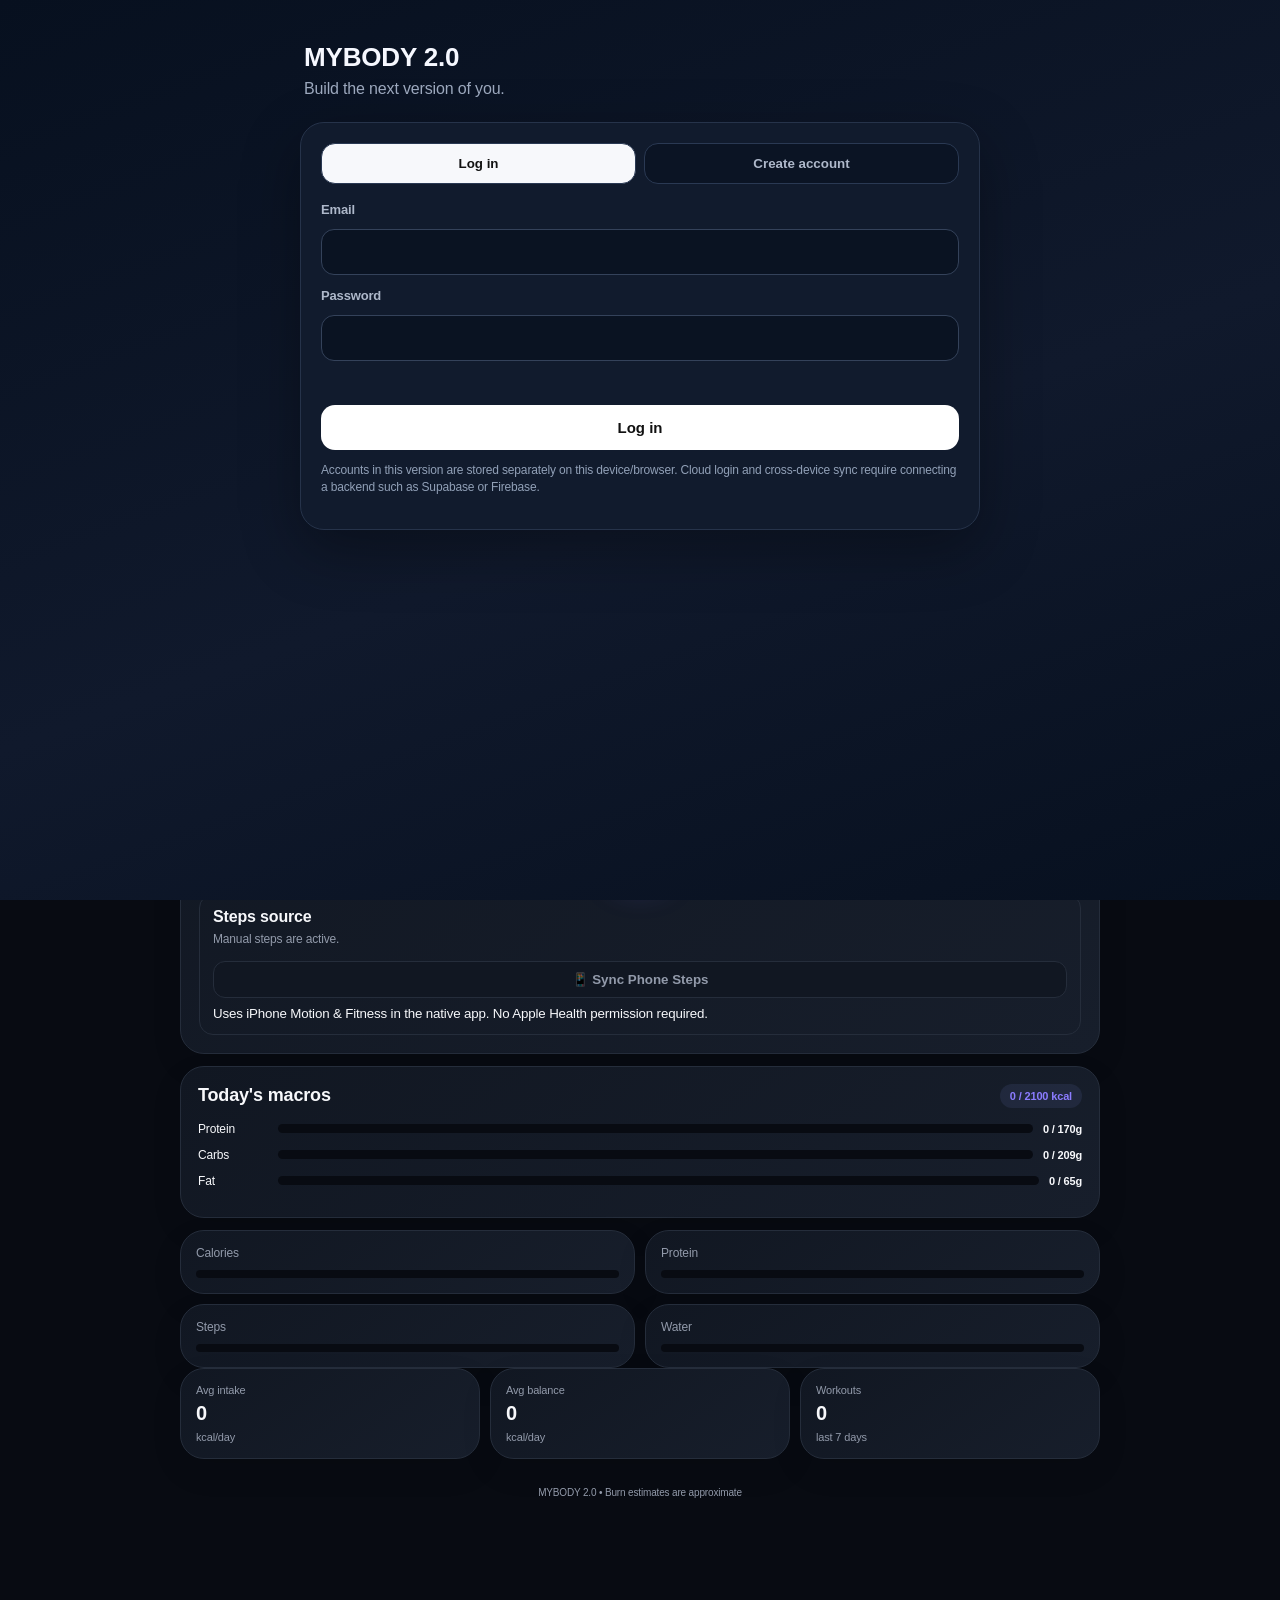
==== index.html @ 1a2c5004 "Load smart food logger" ====
<!doctype html>
<html lang="en"><head><meta charset="utf-8"><meta name="viewport" content="width=device-width,initial-scale=1,viewport-fit=cover"><meta name="theme-color" content="#0b1020"><meta name="apple-mobile-web-app-capable" content="yes"><meta name="apple-mobile-web-app-status-bar-style" content="black-translucent"><meta name="apple-mobile-web-app-title" content="MYBODY 2.0"><meta name="description" content="MYBODY 2.0 personalised body transformation app for nutrition, workouts, activity and progress."><link rel="manifest" href="manifest.json"><link rel="apple-touch-icon" href="icons/icon-192.svg"><link rel="stylesheet" href="style.css"><title>MYBODY 2.0</title></head><body>
<header class="topbar"><div><p class="eyebrow">YOUR TRANSFORMATION</p><h1>MYBODY 2.0</h1></div><button id="themeBtn" class="icon-btn">◐</button></header><main class="app-shell">
<section class="energy-strip"><article class="metric-card"><span>Food intake</span><strong id="dashIntake">0</strong><small>kcal today</small></article><article class="metric-card"><span>Estimated burn</span><strong id="dashBurn">0</strong><small>kcal today</small></article><article class="metric-card"><span>Energy balance</span><strong id="dashBalance">0</strong><small id="dashBalanceLabel">kcal</small></article><article class="metric-card"><span>Protein</span><strong id="dashProtein">0g</strong><small id="dashProteinTarget">of target</small></article></section>
<nav class="tabs"><button class="tab active" data-tab="today">Today</button><button class="tab" data-tab="workout">Workout</button><button class="tab" data-tab="food">Food</button><button class="tab" data-tab="progress">Progress</button><button class="tab" data-tab="settings">Settings</button></nav>
<section id="today" class="panel active"><div class="section-head"><div><p class="eyebrow">TODAY</p><h3 id="todayLabel">Daily dashboard</h3></div><span class="pill" id="todayStatus">Start logging</span></div><section class="card balance-card"><div class="balance-head"><div><span>Daily energy budget</span><strong id="budgetHeadline">—</strong></div><div class="balance-ring" id="balanceRing"><b id="balanceRingText">0%</b></div></div><div class="energy-flow"><div><span>Base burn</span><b id="baseBurn">0 kcal</b></div><span>+</span><div><span>Steps</span><b id="stepBurn">0 kcal</b></div><span>+</span><div><span>Exercise</span><b id="exerciseBurn">0 kcal</b></div><span>=</span><div><span>Total burn</span><b id="totalBurn">0 kcal</b></div></div></section><div class="section-head"><div><p class="eyebrow">QUICK UPDATE</p><h3>Body + activity</h3></div></div><section class="card form-card"><div class="form-grid four"><label>Weight (kg)<input id="weightInput" type="number" step="0.1"></label><label>Waist (cm)<input id="waistInput" type="number" step="0.1"></label><label>Steps<input id="stepsInput" type="number" step="100"></label><label>Water (L)<input id="waterInput" type="number" step="0.1"></label></div><button id="saveDaily" class="primary full">Save today's numbers</button></section><section class="score-grid"><article class="card score-item"><div><span>Calories</span><b id="scoreCalories"></b></div><div class="mini-progress"><span id="scoreCaloriesBar"></span></div></article><article class="card score-item"><div><span>Protein</span><b id="scoreProtein"></b></div><div class="mini-progress"><span id="scoreProteinBar"></span></div></article><article class="card score-item"><div><span>Steps</span><b id="scoreSteps"></b></div><div class="mini-progress"><span id="scoreStepsBar"></span></div></article><article class="card score-item"><div><span>Water</span><b id="scoreWater"></b></div><div class="mini-progress"><span id="scoreWaterBar"></span></div></article></section><section class="insight-grid"><article class="card insight"><span>Avg intake</span><strong id="weekIntake">0</strong><small>kcal/day</small></article><article class="card insight"><span>Avg balance</span><strong id="weekBalance">0</strong><small>kcal/day</small></article><article class="card insight"><span>Workouts</span><strong id="weekWorkouts">0</strong><small>last 7 days</small></article></section></section>
<section id="workout" class="panel"><div class="section-head"><div><p class="eyebrow">TRAINING</p><h3>Workout logger</h3></div><button id="editWorkoutBtn" class="secondary">Edit plan</button></div><div class="day-picker" id="dayPicker"></div><section class="card workout-summary"><div><span>Session</span><strong id="sessionName">—</strong><small id="sessionFocus">—</small></div><div><span>Duration</span><strong><span id="sessionMinutes">0</span> min</strong></div><div><span>Est. burn</span><strong id="sessionBurn">0 kcal</strong></div></section><section class="card workout-controls"><div class="form-grid two"><label>Duration (min)<input id="workoutMinutes" type="number" value="60"></label><label>Intensity<select id="workoutIntensity"><option value="4">Light</option><option value="5.5" selected>Moderate</option><option value="7">Hard</option><option value="8">Very hard</option></select></label></div></section><div id="exerciseList" class="exercise-list"></div><button id="saveWorkout" class="primary full">Save workout</button><section id="workoutEditor" class="card editor hidden"><div class="section-head compact"><div><p class="eyebrow">PLAN EDITOR</p><h3>Edit selected day</h3></div><button id="closeWorkoutEditor" class="text-btn">Close</button></div><div class="form-grid two"><label>Session name<input id="editSessionName"></label><label>Focus<input id="editSessionFocus"></label></div><div id="editExerciseList" class="editor-list"></div><button id="addExercise" class="secondary full">+ Add exercise</button><button id="saveWorkoutPlan" class="primary full">Save plan changes</button></section></section>
<section id="food" class="panel"><div class="section-head"><div><p class="eyebrow">NUTRITION</p><h3>Meal logger</h3></div><button id="manageFoodsBtn" class="secondary">Food database</button></div><section class="nutrition-grid"><article class="metric-card"><span>Calories</span><strong id="foodCalories">0</strong><small id="foodCalTarget"></small></article><article class="metric-card"><span>Protein</span><strong id="foodProtein">0g</strong><small id="foodProteinTarget"></small></article><article class="metric-card"><span>Carbs</span><strong id="foodCarbs">0g</strong></article><article class="metric-card"><span>Fat</span><strong id="foodFat">0g</strong></article></section><datalist id="foodSuggestions"></datalist><div id="mealSections"></div><section id="foodManager" class="card editor hidden"><div class="section-head compact"><div><p class="eyebrow">FOOD DATABASE</p><h3>Add or edit food</h3></div><button id="closeFoodManager" class="text-btn">Close</button></div><p class="muted-copy">Values are per 100 g.</p><div class="form-grid two"><label>Food name<input id="customFoodName"></label><label>Default serving (g)<input id="customFoodServing" type="number" value="100"></label><label>Calories / 100g<input id="customFoodCalories" type="number"></label><label>Protein / 100g<input id="customFoodProtein" type="number"></label><label>Carbs / 100g<input id="customFoodCarbs" type="number"></label><label>Fat / 100g<input id="customFoodFat" type="number"></label></div><button id="saveCustomFood" class="primary full">Save food</button><div id="customFoodList" class="list"></div></section></section>
<section id="progress" class="panel"><div class="section-head"><div><p class="eyebrow">PROGRESS</p><h3>Transformation trend</h3></div></div><section class="stats-grid"><article class="metric-card"><span>Current weight</span><strong id="currentWeight">—</strong><small id="weightChange"></small></article><article class="metric-card"><span>Goal weight</span><strong id="goalWeight">—</strong><small id="weightRemaining"></small></article><article class="metric-card"><span>Latest waist</span><strong id="latestWaist">—</strong><small id="waistChange"></small></article><article class="metric-card"><span>Progress</span><strong id="progressPct">0%</strong></article></section><section class="card chart-card"><canvas id="weightChart" height="220"></canvas></section><div id="progressList" class="list"></div><section id="reportDownloads" class="card form-card" style="margin-top:16px"><div class="section-head compact"><div><p class="eyebrow">REPORTS</p><h3>Download your data</h3></div></div><p class="muted-copy">Export your progress, food, workouts and activity. CSV opens in Excel or Numbers.</p><div class="report-grid" style="display:grid;grid-template-columns:repeat(2,minmax(0,1fr));gap:10px;margin-top:12px"><button class="secondary" id="downloadProgress">Progress CSV</button><button class="secondary" id="downloadNutrition">Nutrition CSV</button><button class="secondary" id="downloadWorkout">Workout CSV</button><button class="secondary" id="downloadActivity">Steps & Activity CSV</button><button class="secondary" id="downloadBackup">Full Backup JSON</button><button class="primary" id="printReport">Printable / PDF Report</button></div></section></section>
<section id="settings" class="panel"><div class="section-head"><div><p class="eyebrow">SETTINGS</p><h3>All targets are editable</h3></div></div><section class="card form-card"><div class="form-grid two"><label>Age<input id="setAge" type="number"></label><label>Height (cm)<input id="setHeight" type="number"></label><label>Starting weight<input id="setStartWeight" type="number"></label><label>Goal weight<input id="setGoalWeight" type="number"></label><label>Goal date<input id="setGoalDate" type="date"></label><label>Daily calories<input id="setCalories" type="number"></label><label>Protein target<input id="setProtein" type="number"></label><label>Step target<input id="setSteps" type="number"></label><label>Water target<input id="setWater" type="number"></label><label>Sex<select id="setSex"><option value="male">Male</option><option value="female">Female</option></select></label></div><div class="settings-note"><b>How burn is calculated</b><p id="bmrExplanation">—</p></div><button id="saveSettings" class="primary full">Save settings</button></section></section>
</main><footer>MYBODY 2.0 • Burn estimates are approximate</footer><script src="food-data.js"></script><script src="auth-onboarding.js"></script><script src="app.js"></script><script src="health-sync.js"></script><script src="workout-videos.js"></script><script src="ui-upgrades.js"></script><script src="entry-recovery.js"></script><script src="measurement-upgrade.js"></script><script src="phone-steps.js"></script><script src="report-downloads.js"></script><script src="brand.js"></script><script src="supabase-cloud.js"></script><script src="premium-ui.js"></script><script src="smart-food-logger.js"></script></body></html>
---- style.css ----
:root{font-family:-apple-system,BlinkMacSystemFont,"SF Pro Display","Segoe UI",sans-serif;color-scheme:dark;--bg:#080b12;--card:#111722;--card2:#171e2b;--text:#f7f8fb;--muted:#929aaa;--line:#252d3b;--accent:#8b9cff;--accent2:#63e6be;--warn:#ffb86b;--danger:#ff7d91;--radius:20px}*{box-sizing:border-box}html,body{margin:0;min-height:100%;background:var(--bg);color:var(--text)}body{padding:env(safe-area-inset-top) 16px env(safe-area-inset-bottom);letter-spacing:-.01em}.topbar,.app-shell{max-width:920px;margin:auto}.topbar{padding:20px 2px 14px;display:flex;justify-content:space-between;align-items:center}.topbar h1{margin:2px 0;font-size:25px}.eyebrow{font-size:10px;letter-spacing:.13em;font-weight:800;color:var(--muted);margin:0}.icon-btn,.text-btn{border:0;background:none;color:var(--muted);font-size:16px;cursor:pointer}.card,.metric-card{background:linear-gradient(145deg,var(--card),var(--card2));border:1px solid var(--line);border-radius:var(--radius)}.hero{padding:22px;display:flex;justify-content:space-between;gap:20px}.hero h2{font-size:25px;line-height:1.1;margin:10px 0}.hero p{color:var(--muted);max-width:600px;line-height:1.45;margin:0}.pill{display:inline-block;padding:6px 10px;border-radius:999px;background:#8b9cff18;color:var(--accent);font-size:11px;font-weight:800}.hero-stat{text-align:right;min-width:90px}.hero-stat strong{display:block;font-size:34px}.hero-stat span{font-size:11px;color:var(--muted)}.energy-strip,.stats-grid,.nutrition-grid{display:grid;grid-template-columns:repeat(4,1fr);gap:10px;margin:12px 0}.metric-card{padding:15px}.metric-card span,.metric-card small{display:block;color:var(--muted);font-size:11px}.metric-card strong{display:block;font-size:21px;margin:6px 0}.good{color:var(--accent2)!important}.warn{color:var(--warn)!important}.tabs{display:flex;gap:6px;overflow:auto;margin:18px 0 12px;padding-bottom:3px}.tab,.day-btn,.secondary{border:1px solid var(--line);background:var(--card);color:var(--muted);border-radius:12px;padding:10px 14px;font-weight:700;white-space:nowrap}.tab.active,.day-btn.active{background:var(--text);color:var(--bg)}.panel{display:none}.panel.active{display:block}.section-head{display:flex;align-items:center;justify-content:space-between;margin:20px 2px 10px;gap:12px}.section-head.compact{margin-top:0}.section-head h3{margin:2px 0;font-size:19px}.balance-card{padding:18px}.balance-head{display:flex;justify-content:space-between;align-items:center;gap:18px}.balance-head span{display:block;color:var(--muted);font-size:12px}.balance-head strong{display:block;font-size:24px;margin-top:5px}.balance-ring{--p:0;width:76px;height:76px;border-radius:50%;display:grid;place-items:center;background:conic-gradient(var(--accent) calc(var(--p)*1%),var(--line) 0);position:relative}.balance-ring:before{content:"";position:absolute;inset:8px;border-radius:50%;background:var(--card)}.balance-ring b{position:relative;font-size:15px}.energy-flow{display:grid;grid-template-columns:1fr auto 1fr auto 1fr auto 1fr;gap:8px;align-items:center;margin:18px 0}.energy-flow div{padding:10px;border-radius:14px;background:#ffffff05}.energy-flow span{display:block;color:var(--muted);font-size:10px}.energy-flow b{display:block;margin-top:3px;font-size:13px}.flow-plus,.flow-eq{font-size:18px!important;text-align:center}.muted-copy{color:var(--muted);font-size:13px;line-height:1.45}.form-card,.workout-controls,.editor{padding:18px}.form-grid{display:grid;gap:10px}.form-grid.four{grid-template-columns:repeat(4,1fr)}.form-grid.two{grid-template-columns:repeat(2,1fr)}label{display:grid;gap:6px;color:var(--muted);font-size:11px;font-weight:700}input,select{width:100%;background:var(--bg);border:1px solid var(--line);border-radius:11px;color:var(--text);padding:11px;font:inherit}.primary{border:0;border-radius:12px;background:var(--text);color:var(--bg);font-weight:800;padding:12px 16px}.secondary{cursor:pointer}.full{width:100%;margin-top:12px}.score-grid{display:grid;grid-template-columns:repeat(2,1fr);gap:10px}.score-item{padding:15px}.score-item>div:first-child{display:flex;justify-content:space-between;gap:10px;font-size:12px}.score-item span{color:var(--muted)}.mini-progress{height:8px;background:var(--bg);border-radius:99px;overflow:hidden;margin-top:10px}.mini-progress span{display:block;width:0;height:100%;background:linear-gradient(90deg,var(--accent),var(--accent2));border-radius:99px;transition:width .25s}.insight-grid{display:grid;grid-template-columns:repeat(3,1fr);gap:10px}.insight{padding:15px}.insight span,.insight small{display:block;color:var(--muted);font-size:11px}.insight strong{display:block;font-size:20px;margin:6px 0}.day-picker{display:flex;gap:8px;overflow:auto;padding-bottom:3px}.day-btn{text-align:left;min-width:135px}.day-btn b,.day-btn span{display:block}.day-btn span{font-size:11px;margin-top:3px}.workout-summary{padding:16px;display:grid;grid-template-columns:2fr 1fr 1fr;gap:10px;margin:12px 0}.workout-summary span,.workout-summary small{display:block;color:var(--muted);font-size:11px}.workout-summary strong{display:block;margin:5px 0}.exercise-list{display:grid;gap:10px;margin-top:10px}.exercise{padding:15px}.exercise-top{display:flex;justify-content:space-between;gap:10px;align-items:flex-start}.exercise-top>div{display:flex;gap:10px}.exercise-num{width:28px;height:28px;border-radius:9px;background:#8b9cff18;color:var(--accent);display:grid;place-items:center;font-weight:800;font-size:12px}.exercise h4{margin:0 0 3px;font-size:15px}.exercise p{margin:0;color:var(--muted);font-size:11px}.volume{color:var(--accent2);font-size:11px;white-space:nowrap}.exercise-inputs{display:grid;grid-template-columns:repeat(3,1fr);gap:8px;margin-top:12px}.editor{margin-top:14px}.hidden{display:none!important}.editor-list{display:grid;gap:8px;margin-top:12px}.edit-row{display:grid;grid-template-columns:2fr .6fr .6fr auto;gap:8px}.edit-row button,.remove-food{border:1px solid var(--line);background:transparent;color:var(--danger);border-radius:10px;min-width:40px}.meal-card{padding:16px;margin-top:12px}.meal-head{display:flex;justify-content:space-between;align-items:center;gap:12px}.meal-head>div{display:flex;gap:10px;align-items:center}.meal-head h3{margin:0}.meal-head small{color:var(--muted)}.meal-items{display:grid;gap:8px;margin-top:12px}.food-row{display:grid;grid-template-columns:2fr .7fr 1fr auto;gap:8px;align-items:center}.food-macro{text-align:right;font-size:12px}.food-macro small{color:var(--muted)}.empty{color:var(--muted);font-size:12px;margin:8px 0}.list{margin-top:10px}.list-row{display:flex;justify-content:space-between;gap:12px;padding:13px 4px;border-bottom:1px solid var(--line);color:var(--muted)}.list-row span small{display:block;margin-top:3px}.list-row strong,.list-row b{color:var(--text)}.chart-card{padding:12px;min-height:250px;margin-top:12px}.chart-card canvas{display:block;width:100%;max-width:100%}.settings-note{border:1px solid var(--line);border-radius:14px;padding:13px;margin-top:14px}.settings-note p{margin:5px 0 0;color:var(--muted);font-size:12px;line-height:1.45}footer{text-align:center;color:var(--muted);font-size:10px;padding:28px 0}body.light{color-scheme:light;--bg:#f3f5f8;--card:#fff;--card2:#f8f9fb;--text:#111827;--muted:#687386;--line:#e2e6ec}body.light .primary{background:#111827;color:#fff}@media(max-width:700px){.energy-strip,.stats-grid,.nutrition-grid{grid-template-columns:repeat(2,1fr)}.form-grid.four{grid-template-columns:repeat(2,1fr)}.energy-flow{grid-template-columns:1fr 1fr}.flow-plus,.flow-eq{display:none!important}.workout-summary{grid-template-columns:1fr 1fr}.workout-summary>div:first-child{grid-column:1/-1}}@media(max-width:520px){body{padding-left:12px;padding-right:12px}.hero{padding:18px}.hero h2{font-size:22px}.hero p{font-size:13px}.hero-stat strong{font-size:28px}.score-grid,.insight-grid{grid-template-columns:1fr}.form-grid.two,.form-grid.four{grid-template-columns:1fr 1fr}.exercise-inputs{grid-template-columns:repeat(3,1fr)}.food-row{grid-template-columns:1.6fr .65fr .9fr auto}.food-row input{padding:9px;font-size:13px}.edit-row{grid-template-columns:1.5fr .55fr .55fr auto}.balance-head strong{font-size:20px}}
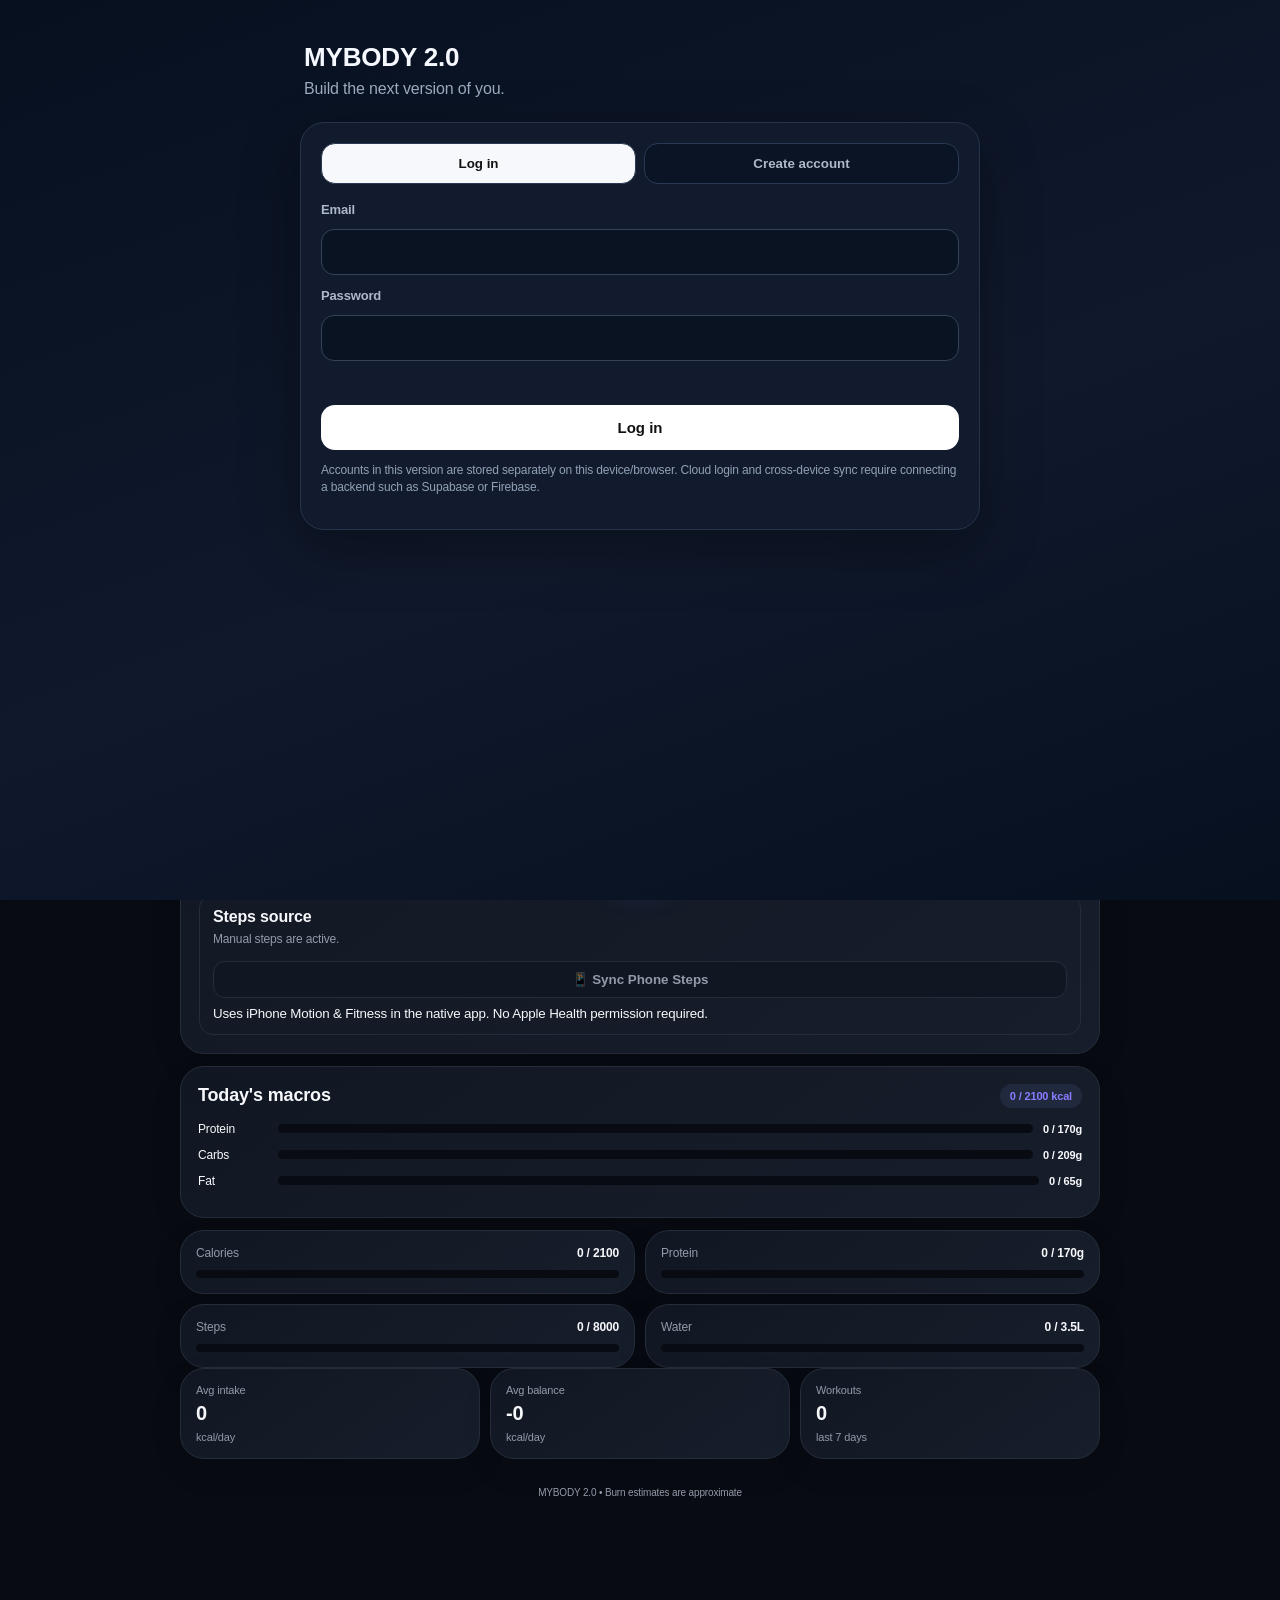
==== commit 2faeecae: "Rollback unstable workout module and harden startup" ====
--- a/index.html
+++ b/index.html
@@ -1,5 +1,6 @@
 <!doctype html>
 <html lang="en"><head><meta charset="utf-8"><meta name="viewport" content="width=device-width,initial-scale=1,viewport-fit=cover"><meta name="theme-color" content="#0b1020"><meta name="apple-mobile-web-app-capable" content="yes"><meta name="apple-mobile-web-app-status-bar-style" content="black-translucent"><meta name="apple-mobile-web-app-title" content="MYBODY 2.0"><meta name="description" content="MYBODY 2.0 personalised body transformation app for nutrition, workouts, activity and progress."><link rel="manifest" href="manifest.json"><link rel="apple-touch-icon" href="icons/icon-192.svg"><link rel="stylesheet" href="style.css"><title>MYBODY 2.0</title></head><body>
+<span id="daysLeft" hidden></span>
 <header class="topbar"><div><p class="eyebrow">YOUR TRANSFORMATION</p><h1>MYBODY 2.0</h1></div><button id="themeBtn" class="icon-btn">◐</button></header><main class="app-shell">
 <section class="energy-strip"><article class="metric-card"><span>Food intake</span><strong id="dashIntake">0</strong><small>kcal today</small></article><article class="metric-card"><span>Estimated burn</span><strong id="dashBurn">0</strong><small>kcal today</small></article><article class="metric-card"><span>Energy balance</span><strong id="dashBalance">0</strong><small id="dashBalanceLabel">kcal</small></article><article class="metric-card"><span>Protein</span><strong id="dashProtein">0g</strong><small id="dashProteinTarget">of target</small></article></section>
 <nav class="tabs"><button class="tab active" data-tab="today">Today</button><button class="tab" data-tab="workout">Workout</button><button class="tab" data-tab="food">Food</button><button class="tab" data-tab="progress">Progress</button><button class="tab" data-tab="settings">Settings</button></nav>
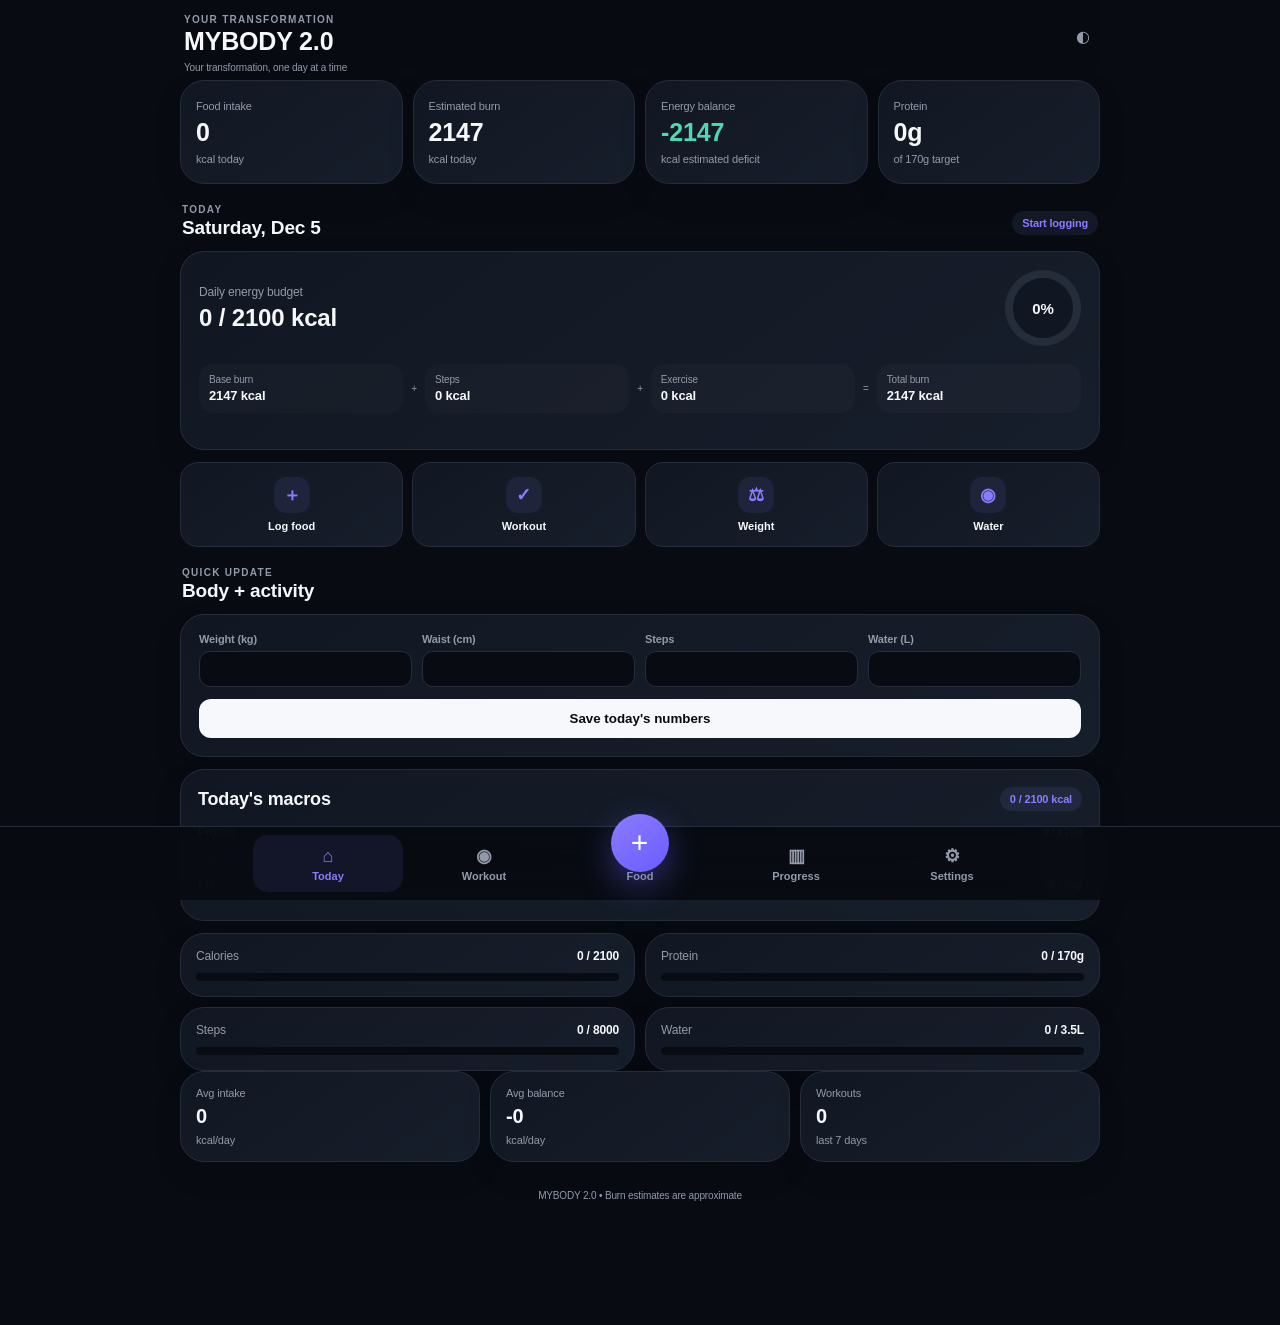
==== commit cfaf4892: "Stabilize MYBODY core navigation and loading" ====
--- a/index.html
+++ b/index.html
@@ -7,6 +7,8 @@
 <section id="today" class="panel active"><div class="section-head"><div><p class="eyebrow">TODAY</p><h3 id="todayLabel">Daily dashboard</h3></div><span class="pill" id="todayStatus">Start logging</span></div><section class="card balance-card"><div class="balance-head"><div><span>Daily energy budget</span><strong id="budgetHeadline">—</strong></div><div class="balance-ring" id="balanceRing"><b id="balanceRingText">0%</b></div></div><div class="energy-flow"><div><span>Base burn</span><b id="baseBurn">0 kcal</b></div><span>+</span><div><span>Steps</span><b id="stepBurn">0 kcal</b></div><span>+</span><div><span>Exercise</span><b id="exerciseBurn">0 kcal</b></div><span>=</span><div><span>Total burn</span><b id="totalBurn">0 kcal</b></div></div></section><div class="section-head"><div><p class="eyebrow">QUICK UPDATE</p><h3>Body + activity</h3></div></div><section class="card form-card"><div class="form-grid four"><label>Weight (kg)<input id="weightInput" type="number" step="0.1"></label><label>Waist (cm)<input id="waistInput" type="number" step="0.1"></label><label>Steps<input id="stepsInput" type="number" step="100"></label><label>Water (L)<input id="waterInput" type="number" step="0.1"></label></div><button id="saveDaily" class="primary full">Save today's numbers</button></section><section class="score-grid"><article class="card score-item"><div><span>Calories</span><b id="scoreCalories"></b></div><div class="mini-progress"><span id="scoreCaloriesBar"></span></div></article><article class="card score-item"><div><span>Protein</span><b id="scoreProtein"></b></div><div class="mini-progress"><span id="scoreProteinBar"></span></div></article><article class="card score-item"><div><span>Steps</span><b id="scoreSteps"></b></div><div class="mini-progress"><span id="scoreStepsBar"></span></div></article><article class="card score-item"><div><span>Water</span><b id="scoreWater"></b></div><div class="mini-progress"><span id="scoreWaterBar"></span></div></article></section><section class="insight-grid"><article class="card insight"><span>Avg intake</span><strong id="weekIntake">0</strong><small>kcal/day</small></article><article class="card insight"><span>Avg balance</span><strong id="weekBalance">0</strong><small>kcal/day</small></article><article class="card insight"><span>Workouts</span><strong id="weekWorkouts">0</strong><small>last 7 days</small></article></section></section>
 <section id="workout" class="panel"><div class="section-head"><div><p class="eyebrow">TRAINING</p><h3>Workout logger</h3></div><button id="editWorkoutBtn" class="secondary">Edit plan</button></div><div class="day-picker" id="dayPicker"></div><section class="card workout-summary"><div><span>Session</span><strong id="sessionName">—</strong><small id="sessionFocus">—</small></div><div><span>Duration</span><strong><span id="sessionMinutes">0</span> min</strong></div><div><span>Est. burn</span><strong id="sessionBurn">0 kcal</strong></div></section><section class="card workout-controls"><div class="form-grid two"><label>Duration (min)<input id="workoutMinutes" type="number" value="60"></label><label>Intensity<select id="workoutIntensity"><option value="4">Light</option><option value="5.5" selected>Moderate</option><option value="7">Hard</option><option value="8">Very hard</option></select></label></div></section><div id="exerciseList" class="exercise-list"></div><button id="saveWorkout" class="primary full">Save workout</button><section id="workoutEditor" class="card editor hidden"><div class="section-head compact"><div><p class="eyebrow">PLAN EDITOR</p><h3>Edit selected day</h3></div><button id="closeWorkoutEditor" class="text-btn">Close</button></div><div class="form-grid two"><label>Session name<input id="editSessionName"></label><label>Focus<input id="editSessionFocus"></label></div><div id="editExerciseList" class="editor-list"></div><button id="addExercise" class="secondary full">+ Add exercise</button><button id="saveWorkoutPlan" class="primary full">Save plan changes</button></section></section>
 <section id="food" class="panel"><div class="section-head"><div><p class="eyebrow">NUTRITION</p><h3>Meal logger</h3></div><button id="manageFoodsBtn" class="secondary">Food database</button></div><section class="nutrition-grid"><article class="metric-card"><span>Calories</span><strong id="foodCalories">0</strong><small id="foodCalTarget"></small></article><article class="metric-card"><span>Protein</span><strong id="foodProtein">0g</strong><small id="foodProteinTarget"></small></article><article class="metric-card"><span>Carbs</span><strong id="foodCarbs">0g</strong></article><article class="metric-card"><span>Fat</span><strong id="foodFat">0g</strong></article></section><datalist id="foodSuggestions"></datalist><div id="mealSections"></div><section id="foodManager" class="card editor hidden"><div class="section-head compact"><div><p class="eyebrow">FOOD DATABASE</p><h3>Add or edit food</h3></div><button id="closeFoodManager" class="text-btn">Close</button></div><p class="muted-copy">Values are per 100 g.</p><div class="form-grid two"><label>Food name<input id="customFoodName"></label><label>Default serving (g)<input id="customFoodServing" type="number" value="100"></label><label>Calories / 100g<input id="customFoodCalories" type="number"></label><label>Protein / 100g<input id="customFoodProtein" type="number"></label><label>Carbs / 100g<input id="customFoodCarbs" type="number"></label><label>Fat / 100g<input id="customFoodFat" type="number"></label></div><button id="saveCustomFood" class="primary full">Save food</button><div id="customFoodList" class="list"></div></section></section>
-<section id="progress" class="panel"><div class="section-head"><div><p class="eyebrow">PROGRESS</p><h3>Transformation trend</h3></div></div><section class="stats-grid"><article class="metric-card"><span>Current weight</span><strong id="currentWeight">—</strong><small id="weightChange"></small></article><article class="metric-card"><span>Goal weight</span><strong id="goalWeight">—</strong><small id="weightRemaining"></small></article><article class="metric-card"><span>Latest waist</span><strong id="latestWaist">—</strong><small id="waistChange"></small></article><article class="metric-card"><span>Progress</span><strong id="progressPct">0%</strong></article></section><section class="card chart-card"><canvas id="weightChart" height="220"></canvas></section><div id="progressList" class="list"></div><section id="reportDownloads" class="card form-card" style="margin-top:16px"><div class="section-head compact"><div><p class="eyebrow">REPORTS</p><h3>Download your data</h3></div></div><p class="muted-copy">Export your progress, food, workouts and activity. CSV opens in Excel or Numbers.</p><div class="report-grid" style="display:grid;grid-template-columns:repeat(2,minmax(0,1fr));gap:10px;margin-top:12px"><button class="secondary" id="downloadProgress">Progress CSV</button><button class="secondary" id="downloadNutrition">Nutrition CSV</button><button class="secondary" id="downloadWorkout">Workout CSV</button><button class="secondary" id="downloadActivity">Steps & Activity CSV</button><button class="secondary" id="downloadBackup">Full Backup JSON</button><button class="primary" id="printReport">Printable / PDF Report</button></div></section></section>
+<section id="progress" class="panel"><div class="section-head"><div><p class="eyebrow">PROGRESS</p><h3>Transformation trend</h3></div></div><section class="stats-grid"><article class="metric-card"><span>Current weight</span><strong id="currentWeight">—</strong><small id="weightChange"></small></article><article class="metric-card"><span>Goal weight</span><strong id="goalWeight">—</strong><small id="weightRemaining"></small></article><article class="metric-card"><span>Latest waist</span><strong id="latestWaist">—</strong><small id="waistChange"></small></article><article class="metric-card"><span>Progress</span><strong id="progressPct">0%</strong></article></section><section class="card chart-card"><canvas id="weightChart" height="220"></canvas></section><div id="progressList" class="list"></div></section>
 <section id="settings" class="panel"><div class="section-head"><div><p class="eyebrow">SETTINGS</p><h3>All targets are editable</h3></div></div><section class="card form-card"><div class="form-grid two"><label>Age<input id="setAge" type="number"></label><label>Height (cm)<input id="setHeight" type="number"></label><label>Starting weight<input id="setStartWeight" type="number"></label><label>Goal weight<input id="setGoalWeight" type="number"></label><label>Goal date<input id="setGoalDate" type="date"></label><label>Daily calories<input id="setCalories" type="number"></label><label>Protein target<input id="setProtein" type="number"></label><label>Step target<input id="setSteps" type="number"></label><label>Water target<input id="setWater" type="number"></label><label>Sex<select id="setSex"><option value="male">Male</option><option value="female">Female</option></select></label></div><div class="settings-note"><b>How burn is calculated</b><p id="bmrExplanation">—</p></div><button id="saveSettings" class="primary full">Save settings</button></section></section>
-</main><footer>MYBODY 2.0 • Burn estimates are approximate</footer><script src="food-data.js"></script><script src="auth-onboarding.js"></script><script src="app.js"></script><script src="health-sync.js"></script><script src="workout-videos.js"></script><script src="ui-upgrades.js"></script><script src="entry-recovery.js"></script><script src="measurement-upgrade.js"></script><script src="phone-steps.js"></script><script src="report-downloads.js"></script><script src="brand.js"></script><script src="supabase-cloud.js"></script><script src="premium-ui.js"></script><script src="smart-food-logger.js"></script></body></html>+</main><footer>MYBODY 2.0 • Burn estimates are approximate</footer>
+<script>(function(){function wire(){var tabs=[].slice.call(document.querySelectorAll('.tab[data-tab]'));tabs.forEach(function(btn){if(btn.dataset.stableNav)return;btn.dataset.stableNav='1';btn.addEventListener('click',function(){var id=btn.getAttribute('data-tab');tabs.forEach(function(x){x.classList.toggle('active',x===btn)});[].slice.call(document.querySelectorAll('.panel')).forEach(function(p){p.classList.toggle('active',p.id===id)});window.scrollTo(0,0)},true)})}wire();document.addEventListener('DOMContentLoaded',wire)})();</script>
+<script src="food-data.js"></script><script src="app.js"></script><script src="brand.js"></script><script src="premium-ui.js"></script><script src="smart-food-logger.js"></script></body></html>
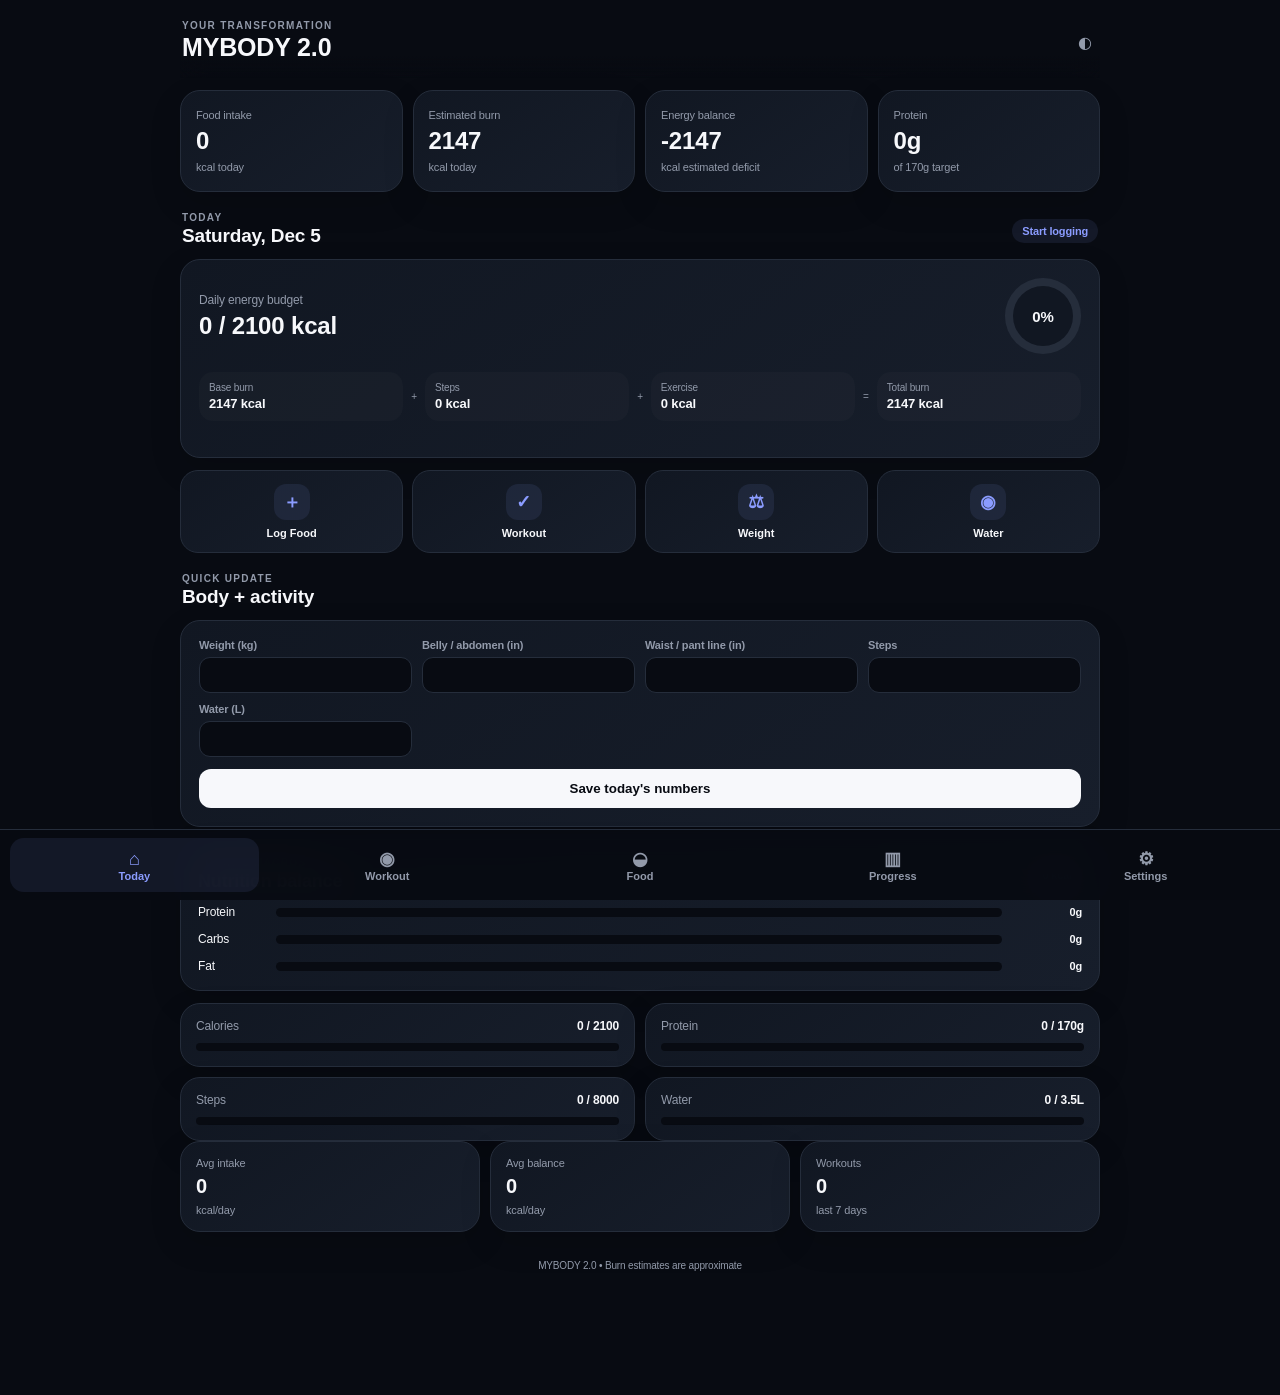
==== commit e93f7109: "Load workout UI modules directly for build 119" ====
--- a/index.html
+++ b/index.html
@@ -1,14 +1 @@
-<!doctype html>
-<html lang="en"><head><meta charset="utf-8"><meta name="viewport" content="width=device-width,initial-scale=1,viewport-fit=cover"><meta name="theme-color" content="#0b1020"><meta name="apple-mobile-web-app-capable" content="yes"><meta name="apple-mobile-web-app-status-bar-style" content="black-translucent"><meta name="apple-mobile-web-app-title" content="MYBODY 2.0"><meta name="description" content="MYBODY 2.0 personalised body transformation app for nutrition, workouts, activity and progress."><link rel="manifest" href="manifest.json"><link rel="apple-touch-icon" href="icons/icon-192.svg"><link rel="stylesheet" href="style.css"><title>MYBODY 2.0</title></head><body>
-<span id="daysLeft" hidden></span>
-<header class="topbar"><div><p class="eyebrow">YOUR TRANSFORMATION</p><h1>MYBODY 2.0</h1></div><button id="themeBtn" class="icon-btn">◐</button></header><main class="app-shell">
-<section class="energy-strip"><article class="metric-card"><span>Food intake</span><strong id="dashIntake">0</strong><small>kcal today</small></article><article class="metric-card"><span>Estimated burn</span><strong id="dashBurn">0</strong><small>kcal today</small></article><article class="metric-card"><span>Energy balance</span><strong id="dashBalance">0</strong><small id="dashBalanceLabel">kcal</small></article><article class="metric-card"><span>Protein</span><strong id="dashProtein">0g</strong><small id="dashProteinTarget">of target</small></article></section>
-<nav class="tabs"><button class="tab active" data-tab="today">Today</button><button class="tab" data-tab="workout">Workout</button><button class="tab" data-tab="food">Food</button><button class="tab" data-tab="progress">Progress</button><button class="tab" data-tab="settings">Settings</button></nav>
-<section id="today" class="panel active"><div class="section-head"><div><p class="eyebrow">TODAY</p><h3 id="todayLabel">Daily dashboard</h3></div><span class="pill" id="todayStatus">Start logging</span></div><section class="card balance-card"><div class="balance-head"><div><span>Daily energy budget</span><strong id="budgetHeadline">—</strong></div><div class="balance-ring" id="balanceRing"><b id="balanceRingText">0%</b></div></div><div class="energy-flow"><div><span>Base burn</span><b id="baseBurn">0 kcal</b></div><span>+</span><div><span>Steps</span><b id="stepBurn">0 kcal</b></div><span>+</span><div><span>Exercise</span><b id="exerciseBurn">0 kcal</b></div><span>=</span><div><span>Total burn</span><b id="totalBurn">0 kcal</b></div></div></section><div class="section-head"><div><p class="eyebrow">QUICK UPDATE</p><h3>Body + activity</h3></div></div><section class="card form-card"><div class="form-grid four"><label>Weight (kg)<input id="weightInput" type="number" step="0.1"></label><label>Waist (cm)<input id="waistInput" type="number" step="0.1"></label><label>Steps<input id="stepsInput" type="number" step="100"></label><label>Water (L)<input id="waterInput" type="number" step="0.1"></label></div><button id="saveDaily" class="primary full">Save today's numbers</button></section><section class="score-grid"><article class="card score-item"><div><span>Calories</span><b id="scoreCalories"></b></div><div class="mini-progress"><span id="scoreCaloriesBar"></span></div></article><article class="card score-item"><div><span>Protein</span><b id="scoreProtein"></b></div><div class="mini-progress"><span id="scoreProteinBar"></span></div></article><article class="card score-item"><div><span>Steps</span><b id="scoreSteps"></b></div><div class="mini-progress"><span id="scoreStepsBar"></span></div></article><article class="card score-item"><div><span>Water</span><b id="scoreWater"></b></div><div class="mini-progress"><span id="scoreWaterBar"></span></div></article></section><section class="insight-grid"><article class="card insight"><span>Avg intake</span><strong id="weekIntake">0</strong><small>kcal/day</small></article><article class="card insight"><span>Avg balance</span><strong id="weekBalance">0</strong><small>kcal/day</small></article><article class="card insight"><span>Workouts</span><strong id="weekWorkouts">0</strong><small>last 7 days</small></article></section></section>
-<section id="workout" class="panel"><div class="section-head"><div><p class="eyebrow">TRAINING</p><h3>Workout logger</h3></div><button id="editWorkoutBtn" class="secondary">Edit plan</button></div><div class="day-picker" id="dayPicker"></div><section class="card workout-summary"><div><span>Session</span><strong id="sessionName">—</strong><small id="sessionFocus">—</small></div><div><span>Duration</span><strong><span id="sessionMinutes">0</span> min</strong></div><div><span>Est. burn</span><strong id="sessionBurn">0 kcal</strong></div></section><section class="card workout-controls"><div class="form-grid two"><label>Duration (min)<input id="workoutMinutes" type="number" value="60"></label><label>Intensity<select id="workoutIntensity"><option value="4">Light</option><option value="5.5" selected>Moderate</option><option value="7">Hard</option><option value="8">Very hard</option></select></label></div></section><div id="exerciseList" class="exercise-list"></div><button id="saveWorkout" class="primary full">Save workout</button><section id="workoutEditor" class="card editor hidden"><div class="section-head compact"><div><p class="eyebrow">PLAN EDITOR</p><h3>Edit selected day</h3></div><button id="closeWorkoutEditor" class="text-btn">Close</button></div><div class="form-grid two"><label>Session name<input id="editSessionName"></label><label>Focus<input id="editSessionFocus"></label></div><div id="editExerciseList" class="editor-list"></div><button id="addExercise" class="secondary full">+ Add exercise</button><button id="saveWorkoutPlan" class="primary full">Save plan changes</button></section></section>
-<section id="food" class="panel"><div class="section-head"><div><p class="eyebrow">NUTRITION</p><h3>Meal logger</h3></div><button id="manageFoodsBtn" class="secondary">Food database</button></div><section class="nutrition-grid"><article class="metric-card"><span>Calories</span><strong id="foodCalories">0</strong><small id="foodCalTarget"></small></article><article class="metric-card"><span>Protein</span><strong id="foodProtein">0g</strong><small id="foodProteinTarget"></small></article><article class="metric-card"><span>Carbs</span><strong id="foodCarbs">0g</strong></article><article class="metric-card"><span>Fat</span><strong id="foodFat">0g</strong></article></section><datalist id="foodSuggestions"></datalist><div id="mealSections"></div><section id="foodManager" class="card editor hidden"><div class="section-head compact"><div><p class="eyebrow">FOOD DATABASE</p><h3>Add or edit food</h3></div><button id="closeFoodManager" class="text-btn">Close</button></div><p class="muted-copy">Values are per 100 g.</p><div class="form-grid two"><label>Food name<input id="customFoodName"></label><label>Default serving (g)<input id="customFoodServing" type="number" value="100"></label><label>Calories / 100g<input id="customFoodCalories" type="number"></label><label>Protein / 100g<input id="customFoodProtein" type="number"></label><label>Carbs / 100g<input id="customFoodCarbs" type="number"></label><label>Fat / 100g<input id="customFoodFat" type="number"></label></div><button id="saveCustomFood" class="primary full">Save food</button><div id="customFoodList" class="list"></div></section></section>
-<section id="progress" class="panel"><div class="section-head"><div><p class="eyebrow">PROGRESS</p><h3>Transformation trend</h3></div></div><section class="stats-grid"><article class="metric-card"><span>Current weight</span><strong id="currentWeight">—</strong><small id="weightChange"></small></article><article class="metric-card"><span>Goal weight</span><strong id="goalWeight">—</strong><small id="weightRemaining"></small></article><article class="metric-card"><span>Latest waist</span><strong id="latestWaist">—</strong><small id="waistChange"></small></article><article class="metric-card"><span>Progress</span><strong id="progressPct">0%</strong></article></section><section class="card chart-card"><canvas id="weightChart" height="220"></canvas></section><div id="progressList" class="list"></div></section>
-<section id="settings" class="panel"><div class="section-head"><div><p class="eyebrow">SETTINGS</p><h3>All targets are editable</h3></div></div><section class="card form-card"><div class="form-grid two"><label>Age<input id="setAge" type="number"></label><label>Height (cm)<input id="setHeight" type="number"></label><label>Starting weight<input id="setStartWeight" type="number"></label><label>Goal weight<input id="setGoalWeight" type="number"></label><label>Goal date<input id="setGoalDate" type="date"></label><label>Daily calories<input id="setCalories" type="number"></label><label>Protein target<input id="setProtein" type="number"></label><label>Step target<input id="setSteps" type="number"></label><label>Water target<input id="setWater" type="number"></label><label>Sex<select id="setSex"><option value="male">Male</option><option value="female">Female</option></select></label></div><div class="settings-note"><b>How burn is calculated</b><p id="bmrExplanation">—</p></div><button id="saveSettings" class="primary full">Save settings</button></section></section>
-</main><footer>MYBODY 2.0 • Burn estimates are approximate</footer>
-<script>(function(){function wire(){var tabs=[].slice.call(document.querySelectorAll('.tab[data-tab]'));tabs.forEach(function(btn){if(btn.dataset.stableNav)return;btn.dataset.stableNav='1';btn.addEventListener('click',function(){var id=btn.getAttribute('data-tab');tabs.forEach(function(x){x.classList.toggle('active',x===btn)});[].slice.call(document.querySelectorAll('.panel')).forEach(function(p){p.classList.toggle('active',p.id===id)});window.scrollTo(0,0)},true)})}wire();document.addEventListener('DOMContentLoaded',wire)})();</script>
-<script src="food-data.js"></script><script src="app.js"></script><script src="brand.js"></script><script src="premium-ui.js"></script><script src="smart-food-logger.js"></script></body></html>+<!doctype html><html lang="en"><head><meta charset="utf-8"><meta name="viewport" content="width=device-width,initial-scale=1,viewport-fit=cover"><meta name="theme-color" content="#0b1020"><meta name="apple-mobile-web-app-capable" content="yes"><meta name="apple-mobile-web-app-status-bar-style" content="black-translucent"><meta name="apple-mobile-web-app-title" content="MYBODY 2.0"><meta name="description" content="MYBODY 2.0 personalised body transformation app for nutrition, workouts, activity and progress."><link rel="manifest" href="manifest.json"><link rel="apple-touch-icon" href="icons/icon-192.svg"><link rel="stylesheet" href="style.css?v=119"><link rel="stylesheet" href="ui2.css?v=119"><title>MYBODY 2.0</title></head><body><span id="daysLeft" hidden></span><header class="topbar"><div><p class="eyebrow">YOUR TRANSFORMATION</p><h1>MYBODY 2.0</h1></div><button id="themeBtn" class="icon-btn">◐</button></header><main class="app-shell"><section class="energy-strip"><article class="metric-card"><span>Food intake</span><strong id="dashIntake">0</strong><small>kcal today</small></article><article class="metric-card"><span>Estimated burn</span><strong id="dashBurn">0</strong><small>kcal today</small></article><article class="metric-card"><span>Energy balance</span><strong id="dashBalance">0</strong><small id="dashBalanceLabel">kcal</small></article><article class="metric-card"><span>Protein</span><strong id="dashProtein">0g</strong><small id="dashProteinTarget">of target</small></article></section><nav class="tabs"><button class="tab active" data-tab="today">Today</button><button class="tab" data-tab="workout">Workout</button><button class="tab" data-tab="food">Food</button><button class="tab" data-tab="progress">Progress</button><button class="tab" data-tab="settings">Settings</button></nav><section id="today" class="panel active"><div class="section-head"><div><p class="eyebrow">TODAY</p><h3 id="todayLabel">Daily dashboard</h3></div><span class="pill" id="todayStatus">Start logging</span></div><section class="card balance-card"><div class="balance-head"><div><span>Daily energy budget</span><strong id="budgetHeadline">—</strong></div><div class="balance-ring" id="balanceRing"><b id="balanceRingText">0%</b></div></div><div class="energy-flow"><div><span>Base burn</span><b id="baseBurn">0 kcal</b></div><span>+</span><div><span>Steps</span><b id="stepBurn">0 kcal</b></div><span>+</span><div><span>Exercise</span><b id="exerciseBurn">0 kcal</b></div><span>=</span><div><span>Total burn</span><b id="totalBurn">0 kcal</b></div></div></section><div class="section-head"><div><p class="eyebrow">QUICK UPDATE</p><h3>Body + activity</h3></div></div><section class="card form-card"><div class="form-grid four"><label>Weight (kg)<input id="weightInput" type="number" step="0.1"></label><label>Waist (cm)<input id="waistInput" type="number" step="0.1"></label><label>Steps<input id="stepsInput" type="number" step="100"></label><label>Water (L)<input id="waterInput" type="number" step="0.1"></label></div><button id="saveDaily" class="primary full">Save today's numbers</button></section><section class="score-grid"><article class="card score-item"><div><span>Calories</span><b id="scoreCalories"></b></div><div class="mini-progress"><span id="scoreCaloriesBar"></span></div></article><article class="card score-item"><div><span>Protein</span><b id="scoreProtein"></b></div><div class="mini-progress"><span id="scoreProteinBar"></span></div></article><article class="card score-item"><div><span>Steps</span><b id="scoreSteps"></b></div><div class="mini-progress"><span id="scoreStepsBar"></span></div></article><article class="card score-item"><div><span>Water</span><b id="scoreWater"></b></div><div class="mini-progress"><span id="scoreWaterBar"></span></div></article></section><section class="insight-grid"><article class="card insight"><span>Avg intake</span><strong id="weekIntake">0</strong><small>kcal/day</small></article><article class="card insight"><span>Avg balance</span><strong id="weekBalance">0</strong><small>kcal/day</small></article><article class="card insight"><span>Workouts</span><strong id="weekWorkouts">0</strong><small>last 7 days</small></article></section></section><section id="workout" class="panel"><div class="section-head"><div><p class="eyebrow">TRAINING</p><h3>Workout logger</h3></div><button id="editWorkoutBtn" class="secondary">Edit plan</button></div><div class="day-picker" id="dayPicker"></div><section class="card workout-summary"><div><span>Session</span><strong id="sessionName">—</strong><small id="sessionFocus">—</small></div><div><span>Duration</span><strong><span id="sessionMinutes">0</span> min</strong></div><div><span>Est. burn</span><strong id="sessionBurn">0 kcal</strong></div></section><section class="card workout-controls"><div class="form-grid two"><label>Duration (min)<input id="workoutMinutes" type="number" value="60"></label><label>Intensity<select id="workoutIntensity"><option value="4">Light</option><option value="5.5" selected>Moderate</option><option value="7">Hard</option><option value="8">Very hard</option></select></label></div></section><div id="exerciseList" class="exercise-list"></div><button id="saveWorkout" class="primary full">Save workout</button><section id="workoutEditor" class="card editor hidden"><div class="section-head compact"><div><p class="eyebrow">PLAN EDITOR</p><h3>Edit selected day</h3></div><button id="closeWorkoutEditor" class="text-btn">Close</button></div><div class="form-grid two"><label>Session name<input id="editSessionName"></label><label>Focus<input id="editSessionFocus"></label></div><div id="editExerciseList" class="editor-list"></div><button id="addExercise" class="secondary full">+ Add exercise</button><button id="saveWorkoutPlan" class="primary full">Save plan changes</button></section></section><section id="food" class="panel"><div class="section-head"><div><p class="eyebrow">NUTRITION</p><h3>Meal logger</h3></div><button id="manageFoodsBtn" class="secondary">Food database</button></div><section class="nutrition-grid"><article class="metric-card"><span>Calories</span><strong id="foodCalories">0</strong><small id="foodCalTarget"></small></article><article class="metric-card"><span>Protein</span><strong id="foodProtein">0g</strong><small id="foodProteinTarget"></small></article><article class="metric-card"><span>Carbs</span><strong id="foodCarbs">0g</strong></article><article class="metric-card"><span>Fat</span><strong id="foodFat">0g</strong></article></section><datalist id="foodSuggestions"></datalist><div id="mealSections"></div><section id="foodManager" class="card editor hidden"><div class="section-head compact"><div><p class="eyebrow">FOOD DATABASE</p><h3>Add or edit food</h3></div><button id="closeFoodManager" class="text-btn">Close</button></div><p class="muted-copy">Values are per 100 g.</p><div class="form-grid two"><label>Food name<input id="customFoodName"></label><label>Default serving (g)<input id="customFoodServing" type="number" value="100"></label><label>Calories / 100g<input id="customFoodCalories" type="number"></label><label>Protein / 100g<input id="customFoodProtein" type="number"></label><label>Carbs / 100g<input id="customFoodCarbs" type="number"></label><label>Fat / 100g<input id="customFoodFat" type="number"></label></div><button id="saveCustomFood" class="primary full">Save food</button><div id="customFoodList" class="list"></div></section></section><section id="progress" class="panel"><div class="section-head"><div><p class="eyebrow">PROGRESS</p><h3>Transformation trend</h3></div></div><section class="stats-grid"><article class="metric-card"><span>Current weight</span><strong id="currentWeight">—</strong><small id="weightChange"></small></article><article class="metric-card"><span>Goal weight</span><strong id="goalWeight">—</strong><small id="weightRemaining"></small></article><article class="metric-card"><span>Latest waist</span><strong id="latestWaist">—</strong><small id="waistChange"></small></article><article class="metric-card"><span>Progress</span><strong id="progressPct">0%</strong></article></section><section class="card chart-card"><canvas id="weightChart" height="220"></canvas></section><div id="progressList" class="list"></div></section><section id="settings" class="panel"><div class="section-head"><div><p class="eyebrow">SETTINGS</p><h3>All targets are editable</h3></div></div><section class="card form-card"><div class="form-grid two"><label>Age<input id="setAge" type="number"></label><label>Height (cm)<input id="setHeight" type="number"></label><label>Starting weight<input id="setStartWeight" type="number"></label><label>Goal weight<input id="setGoalWeight" type="number"></label><label>Goal date<input id="setGoalDate" type="date"></label><label>Daily calories<input id="setCalories" type="number"></label><label>Protein target<input id="setProtein" type="number"></label><label>Step target<input id="setSteps" type="number"></label><label>Water target<input id="setWater" type="number"></label><label>Sex<select id="setSex"><option value="male">Male</option><option value="female">Female</option></select></label></div><div class="settings-note"><b>How burn is calculated</b><p id="bmrExplanation">—</p></div><button id="saveSettings" class="primary full">Save settings</button></section></section></main><footer>MYBODY 2.0 • Burn estimates are approximate</footer><script>(function(){function wire(){var tabs=[].slice.call(document.querySelectorAll('.tab[data-tab]'));tabs.forEach(function(btn){if(btn.dataset.stableNav)return;btn.dataset.stableNav='1';btn.addEventListener('click',function(){var id=btn.getAttribute('data-tab');tabs.forEach(function(x){x.classList.toggle('active',x===btn)});[].slice.call(document.querySelectorAll('.panel')).forEach(function(p){p.classList.toggle('active',p.id===id)});window.scrollTo(0,0)},true)})}wire();document.addEventListener('DOMContentLoaded',wire)})();</script><script src="food-data.js?v=119"></script><script src="app.js?v=119"></script><script src="premium-ui.js?v=119"></script><script src="smart-food-logger.js?v=119"></script><script src="advanced-workout.js?v=119"></script><script src="workout-reference-ui.js?v=119"></script></body></html>
--- a/style.css
+++ b/style.css
@@ -1 +1 @@
-:root{font-family:-apple-system,BlinkMacSystemFont,"SF Pro Display","Segoe UI",sans-serif;color-scheme:dark;--bg:#080b12;--card:#111722;--card2:#171e2b;--text:#f7f8fb;--muted:#929aaa;--line:#252d3b;--accent:#8b9cff;--accent2:#63e6be;--warn:#ffb86b;--danger:#ff7d91;--radius:20px}*{box-sizing:border-box}html,body{margin:0;min-height:100%;background:var(--bg);color:var(--text)}body{padding:env(safe-area-inset-top) 16px env(safe-area-inset-bottom);letter-spacing:-.01em}.topbar,.app-shell{max-width:920px;margin:auto}.topbar{padding:20px 2px 14px;display:flex;justify-content:space-between;align-items:center}.topbar h1{margin:2px 0;font-size:25px}.eyebrow{font-size:10px;letter-spacing:.13em;font-weight:800;color:var(--muted);margin:0}.icon-btn,.text-btn{border:0;background:none;color:var(--muted);font-size:16px;cursor:pointer}.card,.metric-card{background:linear-gradient(145deg,var(--card),var(--card2));border:1px solid var(--line);border-radius:var(--radius)}.hero{padding:22px;display:flex;justify-content:space-between;gap:20px}.hero h2{font-size:25px;line-height:1.1;margin:10px 0}.hero p{color:var(--muted);max-width:600px;line-height:1.45;margin:0}.pill{display:inline-block;padding:6px 10px;border-radius:999px;background:#8b9cff18;color:var(--accent);font-size:11px;font-weight:800}.hero-stat{text-align:right;min-width:90px}.hero-stat strong{display:block;font-size:34px}.hero-stat span{font-size:11px;color:var(--muted)}.energy-strip,.stats-grid,.nutrition-grid{display:grid;grid-template-columns:repeat(4,1fr);gap:10px;margin:12px 0}.metric-card{padding:15px}.metric-card span,.metric-card small{display:block;color:var(--muted);font-size:11px}.metric-card strong{display:block;font-size:21px;margin:6px 0}.good{color:var(--accent2)!important}.warn{color:var(--warn)!important}.tabs{display:flex;gap:6px;overflow:auto;margin:18px 0 12px;padding-bottom:3px}.tab,.day-btn,.secondary{border:1px solid var(--line);background:var(--card);color:var(--muted);border-radius:12px;padding:10px 14px;font-weight:700;white-space:nowrap}.tab.active,.day-btn.active{background:var(--text);color:var(--bg)}.panel{display:none}.panel.active{display:block}.section-head{display:flex;align-items:center;justify-content:space-between;margin:20px 2px 10px;gap:12px}.section-head.compact{margin-top:0}.section-head h3{margin:2px 0;font-size:19px}.balance-card{padding:18px}.balance-head{display:flex;justify-content:space-between;align-items:center;gap:18px}.balance-head span{display:block;color:var(--muted);font-size:12px}.balance-head strong{display:block;font-size:24px;margin-top:5px}.balance-ring{--p:0;width:76px;height:76px;border-radius:50%;display:grid;place-items:center;background:conic-gradient(var(--accent) calc(var(--p)*1%),var(--line) 0);position:relative}.balance-ring:before{content:"";position:absolute;inset:8px;border-radius:50%;background:var(--card)}.balance-ring b{position:relative;font-size:15px}.energy-flow{display:grid;grid-template-columns:1fr auto 1fr auto 1fr auto 1fr;gap:8px;align-items:center;margin:18px 0}.energy-flow div{padding:10px;border-radius:14px;background:#ffffff05}.energy-flow span{display:block;color:var(--muted);font-size:10px}.energy-flow b{display:block;margin-top:3px;font-size:13px}.flow-plus,.flow-eq{font-size:18px!important;text-align:center}.muted-copy{color:var(--muted);font-size:13px;line-height:1.45}.form-card,.workout-controls,.editor{padding:18px}.form-grid{display:grid;gap:10px}.form-grid.four{grid-template-columns:repeat(4,1fr)}.form-grid.two{grid-template-columns:repeat(2,1fr)}label{display:grid;gap:6px;color:var(--muted);font-size:11px;font-weight:700}input,select{width:100%;background:var(--bg);border:1px solid var(--line);border-radius:11px;color:var(--text);padding:11px;font:inherit}.primary{border:0;border-radius:12px;background:var(--text);color:var(--bg);font-weight:800;padding:12px 16px}.secondary{cursor:pointer}.full{width:100%;margin-top:12px}.score-grid{display:grid;grid-template-columns:repeat(2,1fr);gap:10px}.score-item{padding:15px}.score-item>div:first-child{display:flex;justify-content:space-between;gap:10px;font-size:12px}.score-item span{color:var(--muted)}.mini-progress{height:8px;background:var(--bg);border-radius:99px;overflow:hidden;margin-top:10px}.mini-progress span{display:block;width:0;height:100%;background:linear-gradient(90deg,var(--accent),var(--accent2));border-radius:99px;transition:width .25s}.insight-grid{display:grid;grid-template-columns:repeat(3,1fr);gap:10px}.insight{padding:15px}.insight span,.insight small{display:block;color:var(--muted);font-size:11px}.insight strong{display:block;font-size:20px;margin:6px 0}.day-picker{display:flex;gap:8px;overflow:auto;padding-bottom:3px}.day-btn{text-align:left;min-width:135px}.day-btn b,.day-btn span{display:block}.day-btn span{font-size:11px;margin-top:3px}.workout-summary{padding:16px;display:grid;grid-template-columns:2fr 1fr 1fr;gap:10px;margin:12px 0}.workout-summary span,.workout-summary small{display:block;color:var(--muted);font-size:11px}.workout-summary strong{display:block;margin:5px 0}.exercise-list{display:grid;gap:10px;margin-top:10px}.exercise{padding:15px}.exercise-top{display:flex;justify-content:space-between;gap:10px;align-items:flex-start}.exercise-top>div{display:flex;gap:10px}.exercise-num{width:28px;height:28px;border-radius:9px;background:#8b9cff18;color:var(--accent);display:grid;place-items:center;font-weight:800;font-size:12px}.exercise h4{margin:0 0 3px;font-size:15px}.exercise p{margin:0;color:var(--muted);font-size:11px}.volume{color:var(--accent2);font-size:11px;white-space:nowrap}.exercise-inputs{display:grid;grid-template-columns:repeat(3,1fr);gap:8px;margin-top:12px}.editor{margin-top:14px}.hidden{display:none!important}.editor-list{display:grid;gap:8px;margin-top:12px}.edit-row{display:grid;grid-template-columns:2fr .6fr .6fr auto;gap:8px}.edit-row button,.remove-food{border:1px solid var(--line);background:transparent;color:var(--danger);border-radius:10px;min-width:40px}.meal-card{padding:16px;margin-top:12px}.meal-head{display:flex;justify-content:space-between;align-items:center;gap:12px}.meal-head>div{display:flex;gap:10px;align-items:center}.meal-head h3{margin:0}.meal-head small{color:var(--muted)}.meal-items{display:grid;gap:8px;margin-top:12px}.food-row{display:grid;grid-template-columns:2fr .7fr 1fr auto;gap:8px;align-items:center}.food-macro{text-align:right;font-size:12px}.food-macro small{color:var(--muted)}.empty{color:var(--muted);font-size:12px;margin:8px 0}.list{margin-top:10px}.list-row{display:flex;justify-content:space-between;gap:12px;padding:13px 4px;border-bottom:1px solid var(--line);color:var(--muted)}.list-row span small{display:block;margin-top:3px}.list-row strong,.list-row b{color:var(--text)}.chart-card{padding:12px;min-height:250px;margin-top:12px}.chart-card canvas{display:block;width:100%;max-width:100%}.settings-note{border:1px solid var(--line);border-radius:14px;padding:13px;margin-top:14px}.settings-note p{margin:5px 0 0;color:var(--muted);font-size:12px;line-height:1.45}footer{text-align:center;color:var(--muted);font-size:10px;padding:28px 0}body.light{color-scheme:light;--bg:#f3f5f8;--card:#fff;--card2:#f8f9fb;--text:#111827;--muted:#687386;--line:#e2e6ec}body.light .primary{background:#111827;color:#fff}@media(max-width:700px){.energy-strip,.stats-grid,.nutrition-grid{grid-template-columns:repeat(2,1fr)}.form-grid.four{grid-template-columns:repeat(2,1fr)}.energy-flow{grid-template-columns:1fr 1fr}.flow-plus,.flow-eq{display:none!important}.workout-summary{grid-template-columns:1fr 1fr}.workout-summary>div:first-child{grid-column:1/-1}}@media(max-width:520px){body{padding-left:12px;padding-right:12px}.hero{padding:18px}.hero h2{font-size:22px}.hero p{font-size:13px}.hero-stat strong{font-size:28px}.score-grid,.insight-grid{grid-template-columns:1fr}.form-grid.two,.form-grid.four{grid-template-columns:1fr 1fr}.exercise-inputs{grid-template-columns:repeat(3,1fr)}.food-row{grid-template-columns:1.6fr .65fr .9fr auto}.food-row input{padding:9px;font-size:13px}.edit-row{grid-template-columns:1.5fr .55fr .55fr auto}.balance-head strong{font-size:20px}}+:root{font-family:-apple-system,BlinkMacSystemFont,"SF Pro Display","Segoe UI",sans-serif;color-scheme:dark;--bg:#080b12;--card:#111722;--card2:#171e2b;--text:#f7f8fb;--muted:#929aaa;--line:#252d3b;--accent:#8b9cff;--accent2:#63e6be;--warn:#ffb86b;--danger:#ff7d91;--radius:20px}*{box-sizing:border-box}html,body{margin:0;min-height:100%;background:var(--bg);color:var(--text)}body{padding:env(safe-area-inset-top) 16px calc(96px + env(safe-area-inset-bottom));letter-spacing:-.01em}.topbar,.app-shell{max-width:920px;margin:auto}.topbar{padding:20px 2px 14px;display:flex;justify-content:space-between;align-items:center}.topbar h1{margin:2px 0;font-size:25px}.eyebrow{font-size:10px;letter-spacing:.13em;font-weight:800;color:var(--muted);margin:0}.icon-btn,.text-btn{border:0;background:none;color:var(--muted);font-size:16px;cursor:pointer}.card,.metric-card{background:linear-gradient(145deg,var(--card),var(--card2));border:1px solid var(--line);border-radius:var(--radius)}.pill{display:inline-block;padding:6px 10px;border-radius:999px;background:#8b9cff18;color:var(--accent);font-size:11px;font-weight:800}.energy-strip,.stats-grid,.nutrition-grid{display:grid;grid-template-columns:repeat(4,1fr);gap:10px;margin:12px 0}.metric-card{padding:15px}.metric-card span,.metric-card small{display:block;color:var(--muted);font-size:11px}.metric-card strong{display:block;font-size:21px;margin:6px 0}.good{color:var(--accent2)!important}.warn{color:var(--warn)!important}.tabs{position:fixed!important;z-index:9999!important;left:0!important;right:0!important;bottom:0!important;display:flex!important;gap:4px!important;margin:0!important;padding:8px 10px calc(8px + env(safe-area-inset-bottom))!important;background:rgba(8,11,18,.96)!important;border-top:1px solid var(--line)!important;overflow:visible!important;backdrop-filter:blur(18px)}.tab{flex:1!important;min-width:0!important;border:0!important;background:transparent!important;color:var(--muted)!important;border-radius:14px!important;padding:10px 3px!important;font-weight:700!important;font-size:11px!important;white-space:nowrap!important}.tab.active{background:#8b9cff18!important;color:var(--accent)!important}.tab[data-tab=today]::before{content:'⌂';display:block;font-size:18px}.tab[data-tab=workout]::before{content:'◉';display:block;font-size:18px}.tab[data-tab=food]::before{content:'◒';display:block;font-size:18px}.tab[data-tab=progress]::before{content:'▥';display:block;font-size:18px}.tab[data-tab=settings]::before{content:'⚙';display:block;font-size:18px}.panel{display:none}.panel.active{display:block}.section-head{display:flex;align-items:center;justify-content:space-between;margin:20px 2px 10px;gap:12px}.section-head.compact{margin-top:0}.section-head h3{margin:2px 0;font-size:19px}.balance-card{padding:18px}.balance-head{display:flex;justify-content:space-between;align-items:center;gap:18px}.balance-head span{display:block;color:var(--muted);font-size:12px}.balance-head strong{display:block;font-size:24px;margin-top:5px}.balance-ring{--p:0;width:76px;height:76px;border-radius:50%;display:grid;place-items:center;background:conic-gradient(var(--accent) calc(var(--p)*1%),var(--line) 0);position:relative}.balance-ring:before{content:"";position:absolute;inset:8px;border-radius:50%;background:var(--card)}.balance-ring b{position:relative;font-size:15px}.energy-flow{display:grid;grid-template-columns:1fr auto 1fr auto 1fr auto 1fr;gap:8px;align-items:center;margin:18px 0}.energy-flow div{padding:10px;border-radius:14px;background:#ffffff05}.energy-flow span{display:block;color:var(--muted);font-size:10px}.energy-flow b{display:block;margin-top:3px;font-size:13px}.muted-copy{color:var(--muted);font-size:13px;line-height:1.45}.form-card,.workout-controls,.editor{padding:18px}.form-grid{display:grid;gap:10px}.form-grid.four{grid-template-columns:repeat(4,1fr)}.form-grid.two{grid-template-columns:repeat(2,1fr)}label{display:grid;gap:6px;color:var(--muted);font-size:11px;font-weight:700}input,select{width:100%;background:var(--bg);border:1px solid var(--line);border-radius:11px;color:var(--text);padding:11px;font:inherit}.primary{border:0;border-radius:12px;background:var(--text);color:var(--bg);font-weight:800;padding:12px 16px}.secondary{border:1px solid var(--line);background:var(--card);color:var(--muted);border-radius:12px;padding:10px 14px;font-weight:700}.full{width:100%;margin-top:12px}.score-grid{display:grid;grid-template-columns:repeat(2,1fr);gap:10px}.score-item{padding:15px}.score-item>div:first-child{display:flex;justify-content:space-between;gap:10px;font-size:12px}.score-item span{color:var(--muted)}.mini-progress{height:8px;background:var(--bg);border-radius:99px;overflow:hidden;margin-top:10px}.mini-progress span{display:block;width:0;height:100%;background:linear-gradient(90deg,var(--accent),var(--accent2));border-radius:99px}.insight-grid{display:grid;grid-template-columns:repeat(3,1fr);gap:10px}.insight{padding:15px}.insight span,.insight small{display:block;color:var(--muted);font-size:11px}.insight strong{display:block;font-size:20px;margin:6px 0}.day-picker{display:flex;gap:8px;overflow:auto;padding-bottom:3px}.day-btn{border:1px solid var(--line);background:var(--card);color:var(--muted);border-radius:12px;padding:10px 14px;font-weight:700;text-align:left;min-width:135px}.day-btn.active{background:var(--text);color:var(--bg)}.day-btn b,.day-btn span{display:block}.day-btn span{font-size:11px;margin-top:3px}.workout-summary{padding:16px;display:grid;grid-template-columns:2fr 1fr 1fr;gap:10px;margin:12px 0}.workout-summary span,.workout-summary small{display:block;color:var(--muted);font-size:11px}.workout-summary strong{display:block;margin:5px 0}.exercise-list{display:grid;gap:10px;margin-top:10px}.exercise{padding:15px}.exercise-top{display:flex;justify-content:space-between;gap:10px}.exercise-top>div{display:flex;gap:10px}.exercise-num{width:28px;height:28px;border-radius:9px;background:#8b9cff18;color:var(--accent);display:grid;place-items:center;font-weight:800;font-size:12px}.exercise h4{margin:0 0 3px;font-size:15px}.exercise p{margin:0;color:var(--muted);font-size:11px}.exercise-inputs{display:grid;grid-template-columns:repeat(3,1fr);gap:8px;margin-top:12px}.hidden{display:none!important}.meal-card{padding:16px;margin-top:12px}.meal-head{display:flex;justify-content:space-between;align-items:center;gap:12px}.meal-head>div{display:flex;gap:10px;align-items:center}.meal-head h3{margin:0}.meal-items{display:grid;gap:8px;margin-top:12px}.food-row{display:grid;grid-template-columns:2fr .7fr 1fr auto;gap:8px;align-items:center}.food-macro{text-align:right;font-size:12px}.food-macro small{color:var(--muted)}.remove-food{border:1px solid var(--line);background:transparent;color:var(--danger);border-radius:10px;min-width:40px}.empty{color:var(--muted);font-size:12px}.chart-card{padding:12px;min-height:250px;margin-top:12px}.settings-note{border:1px solid var(--line);border-radius:14px;padding:13px;margin-top:14px}.settings-note p{margin:5px 0 0;color:var(--muted);font-size:12px}footer{text-align:center;color:var(--muted);font-size:10px;padding:28px 0}body.light{color-scheme:light;--bg:#f3f5f8;--card:#fff;--card2:#f8f9fb;--text:#111827;--muted:#687386;--line:#e2e6ec}body.light .tabs{background:rgba(243,245,248,.96)!important}@media(max-width:700px){.energy-strip,.stats-grid,.nutrition-grid{grid-template-columns:repeat(2,1fr)}.form-grid.four{grid-template-columns:repeat(2,1fr)}.energy-flow{grid-template-columns:1fr 1fr}.workout-summary{grid-template-columns:1fr 1fr}.workout-summary>div:first-child{grid-column:1/-1}}@media(max-width:520px){body{padding-left:12px;padding-right:12px}.score-grid{grid-template-columns:repeat(2,1fr)}.insight-grid{grid-template-columns:repeat(3,1fr)}.form-grid.two,.form-grid.four{grid-template-columns:1fr 1fr}.food-row{grid-template-columns:1.6fr .65fr .9fr auto}.topbar h1{font-size:22px}}
--- a/ui2.css
+++ b/ui2.css
@@ -0,0 +1 @@
+.topbar{position:sticky;top:0;z-index:20;background:linear-gradient(var(--bg) 72%,transparent);backdrop-filter:blur(14px)}.card,.metric-card{box-shadow:0 12px 32px rgba(0,0,0,.14)}.metric-card{min-height:102px;display:flex;flex-direction:column;justify-content:center}.metric-card strong{font-size:24px}.quick-actions{display:grid;grid-template-columns:repeat(4,1fr);gap:9px;margin:12px 0}.quick-actions button{border:1px solid var(--line);background:linear-gradient(145deg,var(--card),var(--card2));color:var(--text);border-radius:18px;padding:13px 5px;font-weight:750;font-size:11px}.quick-actions b{display:grid;place-items:center;width:36px;height:36px;margin:0 auto 7px;border-radius:12px;background:#8b9cff18;color:var(--accent);font-size:18px}.quick-actions span{display:block}.macro-summary{padding:17px;margin:12px 0}.macro-head{display:flex;align-items:center;justify-content:space-between;gap:12px}.macro-head h3{margin:3px 0 0;font-size:18px}.macro-line{display:grid;grid-template-columns:68px 1fr auto;gap:10px;align-items:center;margin-top:13px;font-size:12px}.macro-line>div{height:9px;background:var(--bg);border-radius:999px;overflow:hidden}.macro-line i{display:block;height:100%;width:0;background:linear-gradient(90deg,var(--accent),var(--accent2));border-radius:999px;transition:width .25s ease}.macro-line b{font-size:11px;min-width:70px;text-align:right}.smart-food-bar{margin:14px 0}.smart-food-bar .primary{font-size:16px;padding:15px;border-radius:16px}.smart-food-chips{display:flex;gap:8px;overflow-x:auto;padding:10px 1px 2px;scrollbar-width:none}.smart-food-chips::-webkit-scrollbar{display:none}.smart-food-chips button{border:1px solid var(--line);background:var(--card);color:var(--text);border-radius:999px;padding:8px 12px;font-weight:700;white-space:nowrap}.meal-card{border-radius:24px}.exercise{border-radius:22px}.exercise-inputs input{text-align:center;font-size:16px;font-weight:700}@media(max-width:600px){.energy-strip{grid-template-columns:repeat(2,1fr)}.metric-card{min-height:96px}.quick-actions{grid-template-columns:repeat(4,1fr)}.quick-actions button{padding:12px 2px}.balance-card{border-radius:26px}.balance-ring{width:86px;height:86px}.score-grid{grid-template-columns:repeat(2,1fr)}.insight-grid{grid-template-columns:repeat(3,1fr)}.insight{padding:12px}.insight strong{font-size:17px}.section-head h3{font-size:21px}}
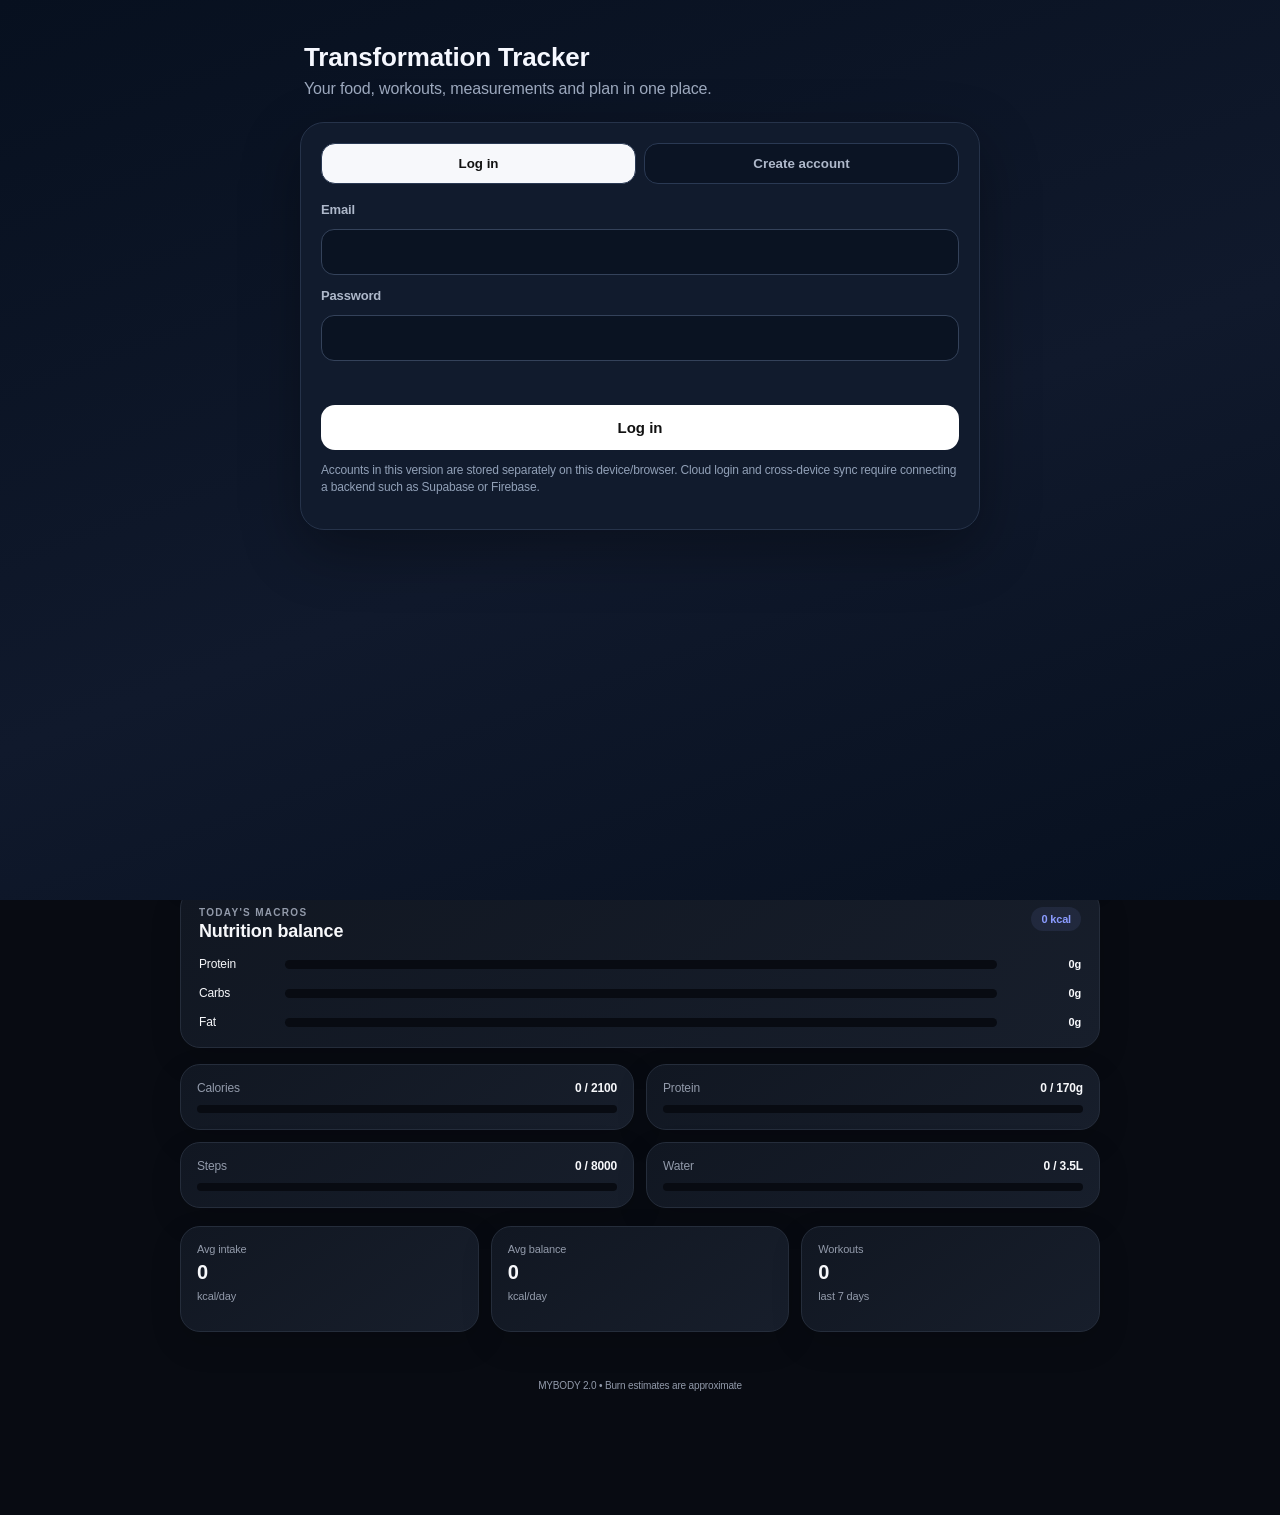
==== commit 8a0165fd: "Refresh app assets and build badge for latest UI" ====
--- a/index.html
+++ b/index.html
@@ -1 +1 @@
-<!doctype html><html lang="en"><head><meta charset="utf-8"><meta name="viewport" content="width=device-width,initial-scale=1,viewport-fit=cover"><meta name="theme-color" content="#0b1020"><meta name="apple-mobile-web-app-capable" content="yes"><meta name="apple-mobile-web-app-status-bar-style" content="black-translucent"><meta name="apple-mobile-web-app-title" content="MYBODY 2.0"><meta name="description" content="MYBODY 2.0 personalised body transformation app for nutrition, workouts, activity and progress."><link rel="manifest" href="manifest.json"><link rel="apple-touch-icon" href="icons/icon-192.svg"><link rel="stylesheet" href="style.css?v=119"><link rel="stylesheet" href="ui2.css?v=119"><title>MYBODY 2.0</title></head><body><span id="daysLeft" hidden></span><header class="topbar"><div><p class="eyebrow">YOUR TRANSFORMATION</p><h1>MYBODY 2.0</h1></div><button id="themeBtn" class="icon-btn">◐</button></header><main class="app-shell"><section class="energy-strip"><article class="metric-card"><span>Food intake</span><strong id="dashIntake">0</strong><small>kcal today</small></article><article class="metric-card"><span>Estimated burn</span><strong id="dashBurn">0</strong><small>kcal today</small></article><article class="metric-card"><span>Energy balance</span><strong id="dashBalance">0</strong><small id="dashBalanceLabel">kcal</small></article><article class="metric-card"><span>Protein</span><strong id="dashProtein">0g</strong><small id="dashProteinTarget">of target</small></article></section><nav class="tabs"><button class="tab active" data-tab="today">Today</button><button class="tab" data-tab="workout">Workout</button><button class="tab" data-tab="food">Food</button><button class="tab" data-tab="progress">Progress</button><button class="tab" data-tab="settings">Settings</button></nav><section id="today" class="panel active"><div class="section-head"><div><p class="eyebrow">TODAY</p><h3 id="todayLabel">Daily dashboard</h3></div><span class="pill" id="todayStatus">Start logging</span></div><section class="card balance-card"><div class="balance-head"><div><span>Daily energy budget</span><strong id="budgetHeadline">—</strong></div><div class="balance-ring" id="balanceRing"><b id="balanceRingText">0%</b></div></div><div class="energy-flow"><div><span>Base burn</span><b id="baseBurn">0 kcal</b></div><span>+</span><div><span>Steps</span><b id="stepBurn">0 kcal</b></div><span>+</span><div><span>Exercise</span><b id="exerciseBurn">0 kcal</b></div><span>=</span><div><span>Total burn</span><b id="totalBurn">0 kcal</b></div></div></section><div class="section-head"><div><p class="eyebrow">QUICK UPDATE</p><h3>Body + activity</h3></div></div><section class="card form-card"><div class="form-grid four"><label>Weight (kg)<input id="weightInput" type="number" step="0.1"></label><label>Waist (cm)<input id="waistInput" type="number" step="0.1"></label><label>Steps<input id="stepsInput" type="number" step="100"></label><label>Water (L)<input id="waterInput" type="number" step="0.1"></label></div><button id="saveDaily" class="primary full">Save today's numbers</button></section><section class="score-grid"><article class="card score-item"><div><span>Calories</span><b id="scoreCalories"></b></div><div class="mini-progress"><span id="scoreCaloriesBar"></span></div></article><article class="card score-item"><div><span>Protein</span><b id="scoreProtein"></b></div><div class="mini-progress"><span id="scoreProteinBar"></span></div></article><article class="card score-item"><div><span>Steps</span><b id="scoreSteps"></b></div><div class="mini-progress"><span id="scoreStepsBar"></span></div></article><article class="card score-item"><div><span>Water</span><b id="scoreWater"></b></div><div class="mini-progress"><span id="scoreWaterBar"></span></div></article></section><section class="insight-grid"><article class="card insight"><span>Avg intake</span><strong id="weekIntake">0</strong><small>kcal/day</small></article><article class="card insight"><span>Avg balance</span><strong id="weekBalance">0</strong><small>kcal/day</small></article><article class="card insight"><span>Workouts</span><strong id="weekWorkouts">0</strong><small>last 7 days</small></article></section></section><section id="workout" class="panel"><div class="section-head"><div><p class="eyebrow">TRAINING</p><h3>Workout logger</h3></div><button id="editWorkoutBtn" class="secondary">Edit plan</button></div><div class="day-picker" id="dayPicker"></div><section class="card workout-summary"><div><span>Session</span><strong id="sessionName">—</strong><small id="sessionFocus">—</small></div><div><span>Duration</span><strong><span id="sessionMinutes">0</span> min</strong></div><div><span>Est. burn</span><strong id="sessionBurn">0 kcal</strong></div></section><section class="card workout-controls"><div class="form-grid two"><label>Duration (min)<input id="workoutMinutes" type="number" value="60"></label><label>Intensity<select id="workoutIntensity"><option value="4">Light</option><option value="5.5" selected>Moderate</option><option value="7">Hard</option><option value="8">Very hard</option></select></label></div></section><div id="exerciseList" class="exercise-list"></div><button id="saveWorkout" class="primary full">Save workout</button><section id="workoutEditor" class="card editor hidden"><div class="section-head compact"><div><p class="eyebrow">PLAN EDITOR</p><h3>Edit selected day</h3></div><button id="closeWorkoutEditor" class="text-btn">Close</button></div><div class="form-grid two"><label>Session name<input id="editSessionName"></label><label>Focus<input id="editSessionFocus"></label></div><div id="editExerciseList" class="editor-list"></div><button id="addExercise" class="secondary full">+ Add exercise</button><button id="saveWorkoutPlan" class="primary full">Save plan changes</button></section></section><section id="food" class="panel"><div class="section-head"><div><p class="eyebrow">NUTRITION</p><h3>Meal logger</h3></div><button id="manageFoodsBtn" class="secondary">Food database</button></div><section class="nutrition-grid"><article class="metric-card"><span>Calories</span><strong id="foodCalories">0</strong><small id="foodCalTarget"></small></article><article class="metric-card"><span>Protein</span><strong id="foodProtein">0g</strong><small id="foodProteinTarget"></small></article><article class="metric-card"><span>Carbs</span><strong id="foodCarbs">0g</strong></article><article class="metric-card"><span>Fat</span><strong id="foodFat">0g</strong></article></section><datalist id="foodSuggestions"></datalist><div id="mealSections"></div><section id="foodManager" class="card editor hidden"><div class="section-head compact"><div><p class="eyebrow">FOOD DATABASE</p><h3>Add or edit food</h3></div><button id="closeFoodManager" class="text-btn">Close</button></div><p class="muted-copy">Values are per 100 g.</p><div class="form-grid two"><label>Food name<input id="customFoodName"></label><label>Default serving (g)<input id="customFoodServing" type="number" value="100"></label><label>Calories / 100g<input id="customFoodCalories" type="number"></label><label>Protein / 100g<input id="customFoodProtein" type="number"></label><label>Carbs / 100g<input id="customFoodCarbs" type="number"></label><label>Fat / 100g<input id="customFoodFat" type="number"></label></div><button id="saveCustomFood" class="primary full">Save food</button><div id="customFoodList" class="list"></div></section></section><section id="progress" class="panel"><div class="section-head"><div><p class="eyebrow">PROGRESS</p><h3>Transformation trend</h3></div></div><section class="stats-grid"><article class="metric-card"><span>Current weight</span><strong id="currentWeight">—</strong><small id="weightChange"></small></article><article class="metric-card"><span>Goal weight</span><strong id="goalWeight">—</strong><small id="weightRemaining"></small></article><article class="metric-card"><span>Latest waist</span><strong id="latestWaist">—</strong><small id="waistChange"></small></article><article class="metric-card"><span>Progress</span><strong id="progressPct">0%</strong></article></section><section class="card chart-card"><canvas id="weightChart" height="220"></canvas></section><div id="progressList" class="list"></div></section><section id="settings" class="panel"><div class="section-head"><div><p class="eyebrow">SETTINGS</p><h3>All targets are editable</h3></div></div><section class="card form-card"><div class="form-grid two"><label>Age<input id="setAge" type="number"></label><label>Height (cm)<input id="setHeight" type="number"></label><label>Starting weight<input id="setStartWeight" type="number"></label><label>Goal weight<input id="setGoalWeight" type="number"></label><label>Goal date<input id="setGoalDate" type="date"></label><label>Daily calories<input id="setCalories" type="number"></label><label>Protein target<input id="setProtein" type="number"></label><label>Step target<input id="setSteps" type="number"></label><label>Water target<input id="setWater" type="number"></label><label>Sex<select id="setSex"><option value="male">Male</option><option value="female">Female</option></select></label></div><div class="settings-note"><b>How burn is calculated</b><p id="bmrExplanation">—</p></div><button id="saveSettings" class="primary full">Save settings</button></section></section></main><footer>MYBODY 2.0 • Burn estimates are approximate</footer><script>(function(){function wire(){var tabs=[].slice.call(document.querySelectorAll('.tab[data-tab]'));tabs.forEach(function(btn){if(btn.dataset.stableNav)return;btn.dataset.stableNav='1';btn.addEventListener('click',function(){var id=btn.getAttribute('data-tab');tabs.forEach(function(x){x.classList.toggle('active',x===btn)});[].slice.call(document.querySelectorAll('.panel')).forEach(function(p){p.classList.toggle('active',p.id===id)});window.scrollTo(0,0)},true)})}wire();document.addEventListener('DOMContentLoaded',wire)})();</script><script src="food-data.js?v=119"></script><script src="app.js?v=119"></script><script src="premium-ui.js?v=119"></script><script src="smart-food-logger.js?v=119"></script><script src="advanced-workout.js?v=119"></script><script src="workout-reference-ui.js?v=119"></script></body></html>+<!doctype html><html lang="en"><head><meta charset="utf-8"><meta name="viewport" content="width=device-width,initial-scale=1,viewport-fit=cover"><meta name="theme-color" content="#0b1020"><meta name="apple-mobile-web-app-capable" content="yes"><meta name="apple-mobile-web-app-status-bar-style" content="black-translucent"><meta name="apple-mobile-web-app-title" content="MYBODY 2.0"><meta name="description" content="MYBODY 2.0 personalised body transformation app for nutrition, workouts, activity and progress."><link rel="manifest" href="manifest.json?v=146"><link rel="apple-touch-icon" href="apple-touch-icon.png?v=146"><link rel="stylesheet" href="style.css?v=146"><link rel="stylesheet" href="ui2.css?v=146"><title>MYBODY 2.0</title></head><body><span id="daysLeft" hidden></span><header class="topbar"><div><p class="eyebrow">YOUR TRANSFORMATION</p><h1>MYBODY 2.0</h1></div><button id="themeBtn" class="icon-btn">◐</button></header><main class="app-shell"><section class="energy-strip"><article class="metric-card"><span>Food intake</span><strong id="dashIntake">0</strong><small>kcal today</small></article><article class="metric-card"><span>Estimated burn</span><strong id="dashBurn">0</strong><small>kcal today</small></article><article class="metric-card"><span>Energy balance</span><strong id="dashBalance">0</strong><small id="dashBalanceLabel">kcal</small></article><article class="metric-card"><span>Protein</span><strong id="dashProtein">0g</strong><small id="dashProteinTarget">of target</small></article></section><nav class="tabs"><button class="tab active" data-tab="today">Today</button><button class="tab" data-tab="workout">Workout</button><button class="tab" data-tab="food">Food</button><button class="tab" data-tab="progress">Progress</button><button class="tab" data-tab="settings">Settings</button></nav><section id="today" class="panel active"><div class="section-head"><div><p class="eyebrow">TODAY</p><h3 id="todayLabel">Daily dashboard</h3></div><span class="pill" id="todayStatus">Start logging</span></div><section class="card balance-card"><div class="balance-head"><div><span>Daily energy budget</span><strong id="budgetHeadline">—</strong></div><div class="balance-ring" id="balanceRing"><b id="balanceRingText">0%</b></div></div><div class="energy-flow"><div><span>Base burn</span><b id="baseBurn">0 kcal</b></div><span>+</span><div><span>Steps</span><b id="stepBurn">0 kcal</b></div><span>+</span><div><span>Exercise</span><b id="exerciseBurn">0 kcal</b></div><span>=</span><div><span>Total burn</span><b id="totalBurn">0 kcal</b></div></div></section><div class="section-head"><div><p class="eyebrow">QUICK UPDATE</p><h3>Body + activity</h3></div></div><section class="card form-card"><div class="form-grid four"><label>Weight (kg)<input id="weightInput" type="number" step="0.1"></label><label>Waist (cm)<input id="waistInput" type="number" step="0.1"></label><label>Steps<input id="stepsInput" type="number" step="100"></label><label>Water (L)<input id="waterInput" type="number" step="0.1"></label></div><button id="saveDaily" class="primary full">Save today's numbers</button></section><section class="score-grid"><article class="card score-item"><div><span>Calories</span><b id="scoreCalories"></b></div><div class="mini-progress"><span id="scoreCaloriesBar"></span></div></article><article class="card score-item"><div><span>Protein</span><b id="scoreProtein"></b></div><div class="mini-progress"><span id="scoreProteinBar"></span></div></article><article class="card score-item"><div><span>Steps</span><b id="scoreSteps"></b></div><div class="mini-progress"><span id="scoreStepsBar"></span></div></article><article class="card score-item"><div><span>Water</span><b id="scoreWater"></b></div><div class="mini-progress"><span id="scoreWaterBar"></span></div></article></section><section class="insight-grid"><article class="card insight"><span>Avg intake</span><strong id="weekIntake">0</strong><small>kcal/day</small></article><article class="card insight"><span>Avg balance</span><strong id="weekBalance">0</strong><small>kcal/day</small></article><article class="card insight"><span>Workouts</span><strong id="weekWorkouts">0</strong><small>last 7 days</small></article></section></section><section id="workout" class="panel"><div class="section-head"><div><p class="eyebrow">TRAINING</p><h3>Workout logger</h3></div><button id="editWorkoutBtn" class="secondary">Edit plan</button></div><div class="day-picker" id="dayPicker"></div><section class="card workout-summary"><div><span>Session</span><strong id="sessionName">—</strong><small id="sessionFocus">—</small></div><div><span>Duration</span><strong><span id="sessionMinutes">0</span> min</strong></div><div><span>Est. burn</span><strong id="sessionBurn">0 kcal</strong></div></section><section class="card workout-controls"><div class="form-grid two"><label>Duration (min)<input id="workoutMinutes" type="number" value="60"></label><label>Intensity<select id="workoutIntensity"><option value="4">Light</option><option value="5.5" selected>Moderate</option><option value="7">Hard</option><option value="8">Very hard</option></select></label></div></section><div id="exerciseList" class="exercise-list"></div><button id="saveWorkout" class="primary full">Save workout</button><section id="workoutEditor" class="card editor hidden"><div class="section-head compact"><div><p class="eyebrow">PLAN EDITOR</p><h3>Edit selected day</h3></div><button id="closeWorkoutEditor" class="text-btn">Close</button></div><div class="form-grid two"><label>Session name<input id="editSessionName"></label><label>Focus<input id="editSessionFocus"></label></div><div id="editExerciseList" class="editor-list"></div><button id="addExercise" class="secondary full">+ Add exercise</button><button id="saveWorkoutPlan" class="primary full">Save plan changes</button></section></section><section id="food" class="panel"><div class="section-head"><div><p class="eyebrow">NUTRITION</p><h3>Meal logger</h3></div><button id="manageFoodsBtn" class="secondary">Food database</button></div><section class="nutrition-grid"><article class="metric-card"><span>Calories</span><strong id="foodCalories">0</strong><small id="foodCalTarget"></small></article><article class="metric-card"><span>Protein</span><strong id="foodProtein">0g</strong><small id="foodProteinTarget"></small></article><article class="metric-card"><span>Carbs</span><strong id="foodCarbs">0g</strong></article><article class="metric-card"><span>Fat</span><strong id="foodFat">0g</strong></article></section><datalist id="foodSuggestions"></datalist><div id="mealSections"></div><section id="foodManager" class="card editor hidden"><div class="section-head compact"><div><p class="eyebrow">FOOD DATABASE</p><h3>Add or edit food</h3></div><button id="closeFoodManager" class="text-btn">Close</button></div><p class="muted-copy">Values are per 100 g.</p><div class="form-grid two"><label>Food name<input id="customFoodName"></label><label>Default serving (g)<input id="customFoodServing" type="number" value="100"></label><label>Calories / 100g<input id="customFoodCalories" type="number"></label><label>Protein / 100g<input id="customFoodProtein" type="number"></label><label>Carbs / 100g<input id="customFoodCarbs" type="number"></label><label>Fat / 100g<input id="customFoodFat" type="number"></label></div><button id="saveCustomFood" class="primary full">Save food</button><div id="customFoodList" class="list"></div></section></section><section id="progress" class="panel"><div class="section-head"><div><p class="eyebrow">PROGRESS</p><h3>Transformation trend</h3></div></div><section class="stats-grid"><article class="metric-card"><span>Current weight</span><strong id="currentWeight">—</strong><small id="weightChange"></small></article><article class="metric-card"><span>Goal weight</span><strong id="goalWeight">—</strong><small id="weightRemaining"></small></article><article class="metric-card"><span>Latest waist</span><strong id="latestWaist">—</strong><small id="waistChange"></small></article><article class="metric-card"><span>Progress</span><strong id="progressPct">0%</strong></article></section><section class="card chart-card"><canvas id="weightChart" height="220"></canvas></section><div id="progressList" class="list"></div></section><section id="settings" class="panel"><div class="section-head"><div><p class="eyebrow">SETTINGS</p><h3>All targets are editable</h3></div></div><section class="card form-card"><div class="form-grid two"><label>Age<input id="setAge" type="number"></label><label>Height (cm)<input id="setHeight" type="number"></label><label>Starting weight<input id="setStartWeight" type="number"></label><label>Goal weight<input id="setGoalWeight" type="number"></label><label>Goal date<input id="setGoalDate" type="date"></label><label>Daily calories<input id="setCalories" type="number"></label><label>Protein target<input id="setProtein" type="number"></label><label>Step target<input id="setSteps" type="number"></label><label>Water target<input id="setWater" type="number"></label><label>Sex<select id="setSex"><option value="male">Male</option><option value="female">Female</option></select></label></div><div class="settings-note"><b>How burn is calculated</b><p id="bmrExplanation">—</p></div><button id="saveSettings" class="primary full">Save settings</button></section></section></main><footer>MYBODY 2.0 • Burn estimates are approximate</footer><script>(function(){function wire(){var tabs=[].slice.call(document.querySelectorAll('.tab[data-tab]'));tabs.forEach(function(btn){if(btn.dataset.stableNav)return;btn.dataset.stableNav='1';btn.addEventListener('click',function(){var id=btn.getAttribute('data-tab');tabs.forEach(function(x){x.classList.toggle('active',x===btn)});[].slice.call(document.querySelectorAll('.panel')).forEach(function(p){p.classList.toggle('active',p.id===id)});window.scrollTo(0,0)},true)})}wire();document.addEventListener('DOMContentLoaded',wire)})();</script><script src="food-data.js?v=146"></script><script src="app.js?v=146"></script><script src="premium-ui.js?v=146"></script><script src="smart-food-logger.js?v=146"></script><script src="advanced-workout.js?v=146"></script><script src="workout-reference-ui.js?v=146"></script><script src="workout-prefill-fix.js?v=146"></script></body></html>
--- a/ui2.css
+++ b/ui2.css
@@ -1 +1 @@
-.topbar{position:sticky;top:0;z-index:20;background:linear-gradient(var(--bg) 72%,transparent);backdrop-filter:blur(14px)}.card,.metric-card{box-shadow:0 12px 32px rgba(0,0,0,.14)}.metric-card{min-height:102px;display:flex;flex-direction:column;justify-content:center}.metric-card strong{font-size:24px}.quick-actions{display:grid;grid-template-columns:repeat(4,1fr);gap:9px;margin:12px 0}.quick-actions button{border:1px solid var(--line);background:linear-gradient(145deg,var(--card),var(--card2));color:var(--text);border-radius:18px;padding:13px 5px;font-weight:750;font-size:11px}.quick-actions b{display:grid;place-items:center;width:36px;height:36px;margin:0 auto 7px;border-radius:12px;background:#8b9cff18;color:var(--accent);font-size:18px}.quick-actions span{display:block}.macro-summary{padding:17px;margin:12px 0}.macro-head{display:flex;align-items:center;justify-content:space-between;gap:12px}.macro-head h3{margin:3px 0 0;font-size:18px}.macro-line{display:grid;grid-template-columns:68px 1fr auto;gap:10px;align-items:center;margin-top:13px;font-size:12px}.macro-line>div{height:9px;background:var(--bg);border-radius:999px;overflow:hidden}.macro-line i{display:block;height:100%;width:0;background:linear-gradient(90deg,var(--accent),var(--accent2));border-radius:999px;transition:width .25s ease}.macro-line b{font-size:11px;min-width:70px;text-align:right}.smart-food-bar{margin:14px 0}.smart-food-bar .primary{font-size:16px;padding:15px;border-radius:16px}.smart-food-chips{display:flex;gap:8px;overflow-x:auto;padding:10px 1px 2px;scrollbar-width:none}.smart-food-chips::-webkit-scrollbar{display:none}.smart-food-chips button{border:1px solid var(--line);background:var(--card);color:var(--text);border-radius:999px;padding:8px 12px;font-weight:700;white-space:nowrap}.meal-card{border-radius:24px}.exercise{border-radius:22px}.exercise-inputs input{text-align:center;font-size:16px;font-weight:700}@media(max-width:600px){.energy-strip{grid-template-columns:repeat(2,1fr)}.metric-card{min-height:96px}.quick-actions{grid-template-columns:repeat(4,1fr)}.quick-actions button{padding:12px 2px}.balance-card{border-radius:26px}.balance-ring{width:86px;height:86px}.score-grid{grid-template-columns:repeat(2,1fr)}.insight-grid{grid-template-columns:repeat(3,1fr)}.insight{padding:12px}.insight strong{font-size:17px}.section-head h3{font-size:21px}}+.topbar{position:sticky;top:0;z-index:20;background:linear-gradient(var(--bg) 72%,transparent);backdrop-filter:blur(14px)}.card,.metric-card{box-shadow:0 12px 32px rgba(0,0,0,.14)}.metric-card{min-height:102px;display:flex;flex-direction:column;justify-content:center}.metric-card strong{font-size:24px}.combined-energy-dashboard{margin:10px 0 18px;padding:14px;border:1px solid var(--line);border-radius:28px;background:linear-gradient(145deg,var(--card),var(--card2));box-shadow:0 16px 38px rgba(0,0,0,.16)}.combined-energy-dashboard .energy-strip{margin:0 0 12px;gap:9px}.combined-energy-dashboard .metric-card{box-shadow:none;border-radius:18px;min-height:90px;background:color-mix(in srgb,var(--bg) 48%,transparent)}.combined-energy-dashboard .balance-card{margin:0;box-shadow:none;border-radius:20px;background:color-mix(in srgb,var(--bg) 35%,transparent)}.combined-energy-dashboard .balance-head{padding-top:2px}.combined-energy-dashboard .energy-flow{margin-top:12px}.quick-actions{display:grid;grid-template-columns:repeat(4,1fr);gap:9px;margin:14px 0}.quick-actions button{border:1px solid var(--line);background:linear-gradient(145deg,var(--card),var(--card2));color:var(--text);border-radius:18px;padding:13px 5px;font-weight:750;font-size:11px}.quick-actions b{display:grid;place-items:center;width:36px;height:36px;margin:0 auto 7px;border-radius:12px;background:#8b9cff18;color:var(--accent);font-size:18px}.quick-actions span{display:block}.macro-summary{padding:18px;margin:14px 0 16px}.macro-head{display:flex;align-items:flex-start;justify-content:space-between;gap:12px}.macro-head h3{margin:3px 0 0;font-size:18px}.macro-line{display:grid;grid-template-columns:76px minmax(0,1fr) 74px;gap:10px;align-items:center;margin-top:15px;font-size:12px}.macro-line>span{white-space:nowrap}.macro-line>div{height:9px;background:var(--bg);border-radius:999px;overflow:hidden}.macro-line i{display:block;height:100%;width:0;background:linear-gradient(90deg,var(--accent),var(--accent2));border-radius:999px;transition:width .25s ease}.macro-line b{font-size:11px;min-width:0;text-align:right;white-space:nowrap}.score-grid{display:grid!important;grid-template-columns:minmax(0,1fr) minmax(0,1fr)!important;gap:12px!important;margin:16px 0 18px!important}.score-item{min-width:0!important;padding:16px!important}.score-item>div:first-child{display:grid!important;grid-template-columns:minmax(0,1fr) auto!important;align-items:center!important;gap:10px!important}.score-item b{white-space:nowrap;text-align:right}.insight-grid{display:grid!important;grid-template-columns:repeat(3,minmax(0,1fr))!important;gap:12px!important;margin:0 0 20px!important}.insight{min-width:0!important;padding:16px!important;min-height:106px}.smart-food-bar{margin:14px 0}.smart-food-bar .primary{font-size:16px;padding:15px;border-radius:16px}.smart-food-chips{display:flex;gap:8px;overflow-x:auto;padding:10px 1px 2px;scrollbar-width:none}.smart-food-chips::-webkit-scrollbar{display:none}.smart-food-chips button{border:1px solid var(--line);background:var(--card);color:var(--text);border-radius:999px;padding:8px 12px;font-weight:700;white-space:nowrap}.meal-card{border-radius:24px}.exercise{border-radius:22px}.exercise-inputs input{text-align:center;font-size:16px;font-weight:700}#settings .form-card{overflow:hidden}#settings .form-grid.two{grid-template-columns:minmax(0,1fr) minmax(0,1fr);column-gap:12px;row-gap:14px;align-items:start}#settings .form-grid.two label{min-width:0;grid-template-rows:auto 46px;align-content:start}#settings .form-grid.two input,#settings .form-grid.two select{min-width:0;width:100%;height:46px;margin:0;padding:11px 13px}#settings input[type=date]{text-align:center}@media(max-width:600px){.energy-strip{grid-template-columns:repeat(2,1fr)}.metric-card{min-height:96px}.combined-energy-dashboard{padding:10px;border-radius:24px}.combined-energy-dashboard .metric-card{min-height:84px}.combined-energy-dashboard .metric-card strong{font-size:21px}.combined-energy-dashboard .balance-card{padding:15px}.quick-actions{grid-template-columns:repeat(4,1fr)}.quick-actions button{padding:12px 2px}.balance-card{border-radius:26px}.balance-ring{width:86px;height:86px}.macro-summary{padding:16px}.macro-line{grid-template-columns:64px minmax(0,1fr) 68px;gap:8px}.score-grid{gap:10px!important;margin-top:14px!important;margin-bottom:16px!important}.score-item{padding:14px!important}.score-item>div:first-child{font-size:11px!important}.score-item b{font-size:11px}.insight-grid{gap:10px!important;margin-top:0!important}.insight{padding:14px!important;min-height:100px}.insight strong{font-size:17px}.section-head h3{font-size:21px}#settings .form-grid.two{column-gap:10px;row-gap:13px}#settings .form-card{padding:16px}#settings .form-grid.two label{font-size:11px}}
